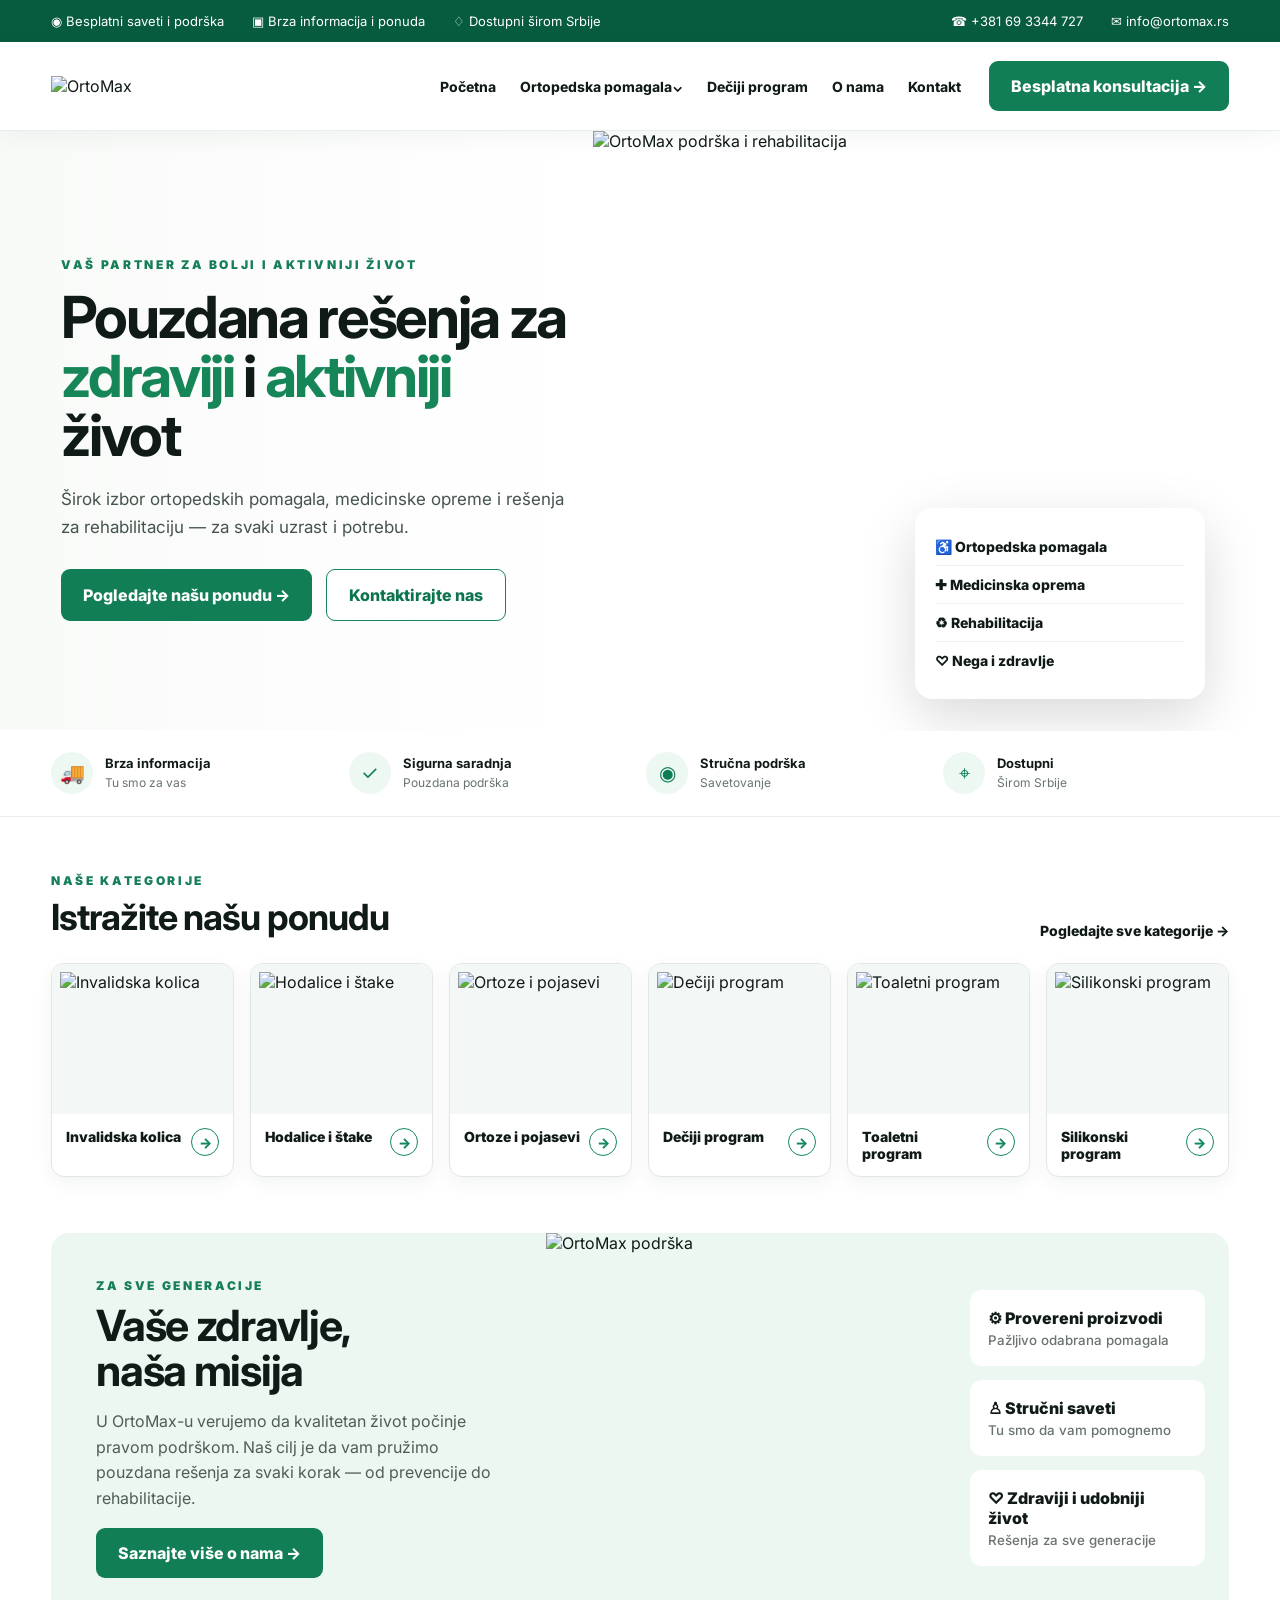
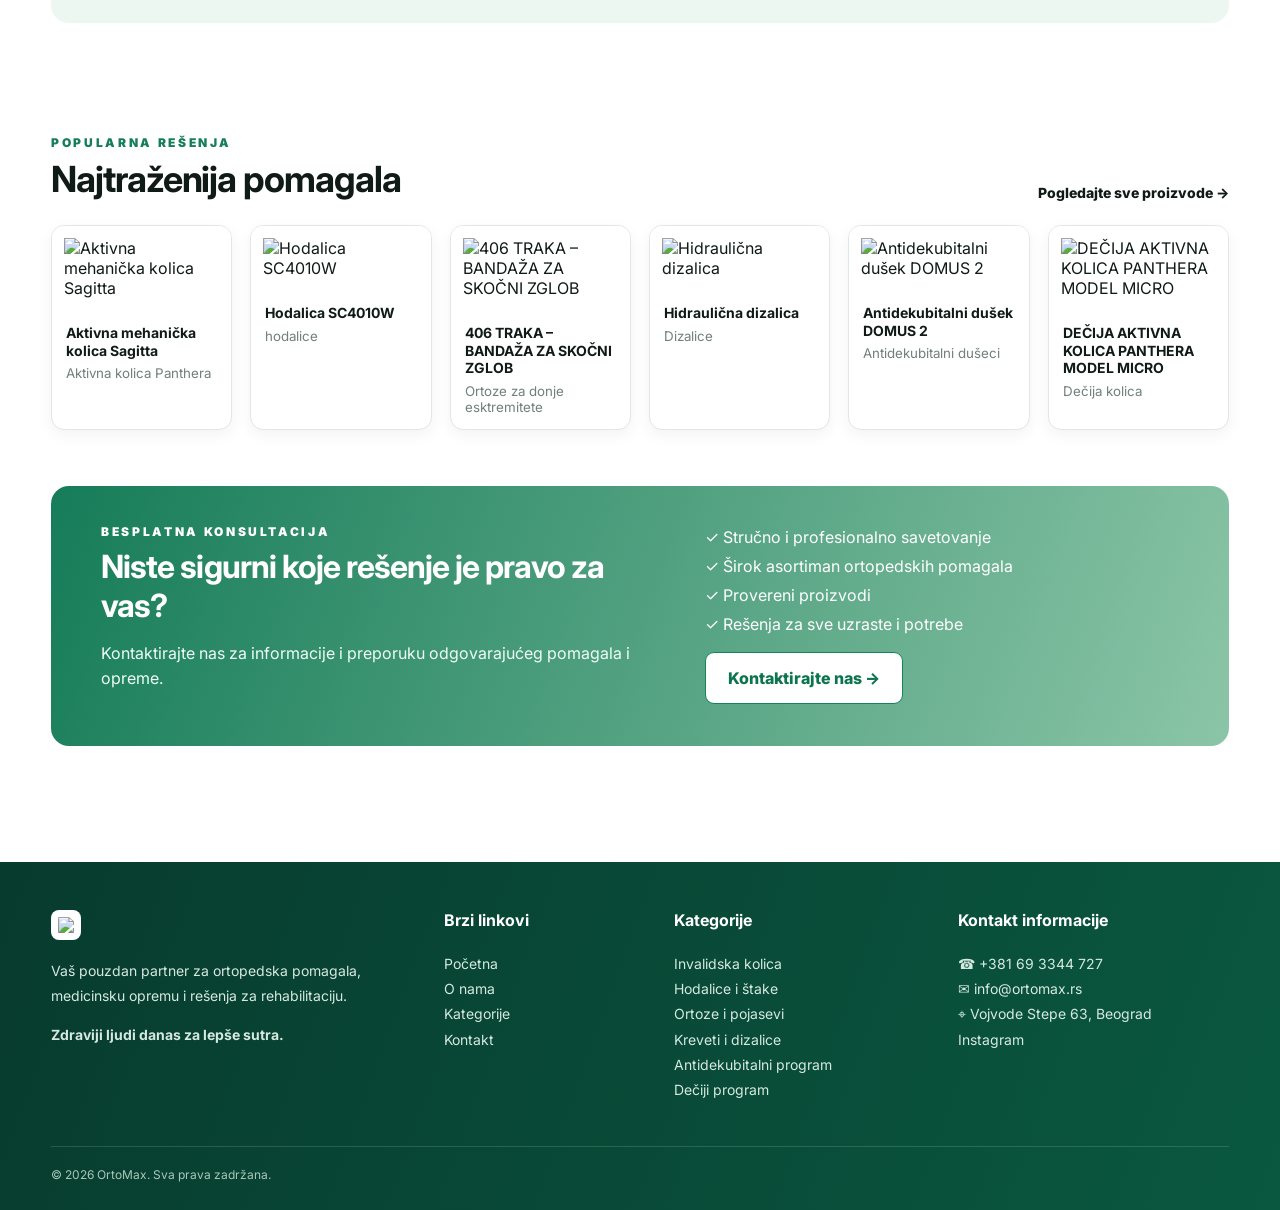
==== index.html @ 672854e6 "Add files via upload" ====
<!doctype html><html lang="sr"><head><meta charset="utf-8"><meta name="viewport" content="width=device-width,initial-scale=1"><meta name="theme-color" content="#075c3f"><title>OrtoMax | Ortopedska pomagala</title><link rel="preconnect" href="https://fonts.googleapis.com"><link rel="preconnect" href="https://fonts.gstatic.com" crossorigin><link href="https://fonts.googleapis.com/css2?family=Inter:wght@400;500;600;700;800;900&display=swap" rel="stylesheet"><link rel="stylesheet" href="./style.css"><script src="./catalog.js"></script><script defer src="./app.js"></script></head><body data-page="home"><div id="header"></div><main><section class="hero"><div class="wrap heroGrid"><div class="heroCopy"><div class="eyebrow">Vaš partner za bolji i aktivniji život</div><h1>Pouzdana rešenja za <span class="green">zdraviji</span> i <span class="green">aktivniji</span> život</h1><p>Širok izbor ortopedskih pomagala, medicinske opreme i rešenja za rehabilitaciju — za svaki uzrast i potrebu.</p><div class="actions"><a class="btn" href="#ponuda">Pogledajte našu ponudu →</a><a class="btn outline" href="kontakt.html">Kontaktirajte nas</a></div></div><div class="heroVisual"><img src="assets/lifestyle/hero.png" alt="OrtoMax podrška i rehabilitacija"><div class="floatCard"><div>♿ Ortopedska pomagala</div><div>✚ Medicinska oprema</div><div>♻ Rehabilitacija</div><div>♡ Nega i zdravlje</div></div></div></div></section><section class="trust"><div class="wrap trustGrid"><div class="trustItem"><div class="trustIcon">🚚</div><div><b>Brza informacija</b><span>Tu smo za vas</span></div></div><div class="trustItem"><div class="trustIcon">✓</div><div><b>Sigurna saradnja</b><span>Pouzdana podrška</span></div></div><div class="trustItem"><div class="trustIcon">◉</div><div><b>Stručna podrška</b><span>Savetovanje</span></div></div><div class="trustItem"><div class="trustIcon">⌖</div><div><b>Dostupni</b><span>Širom Srbije</span></div></div></div></section><section class="section" id="ponuda"><div class="wrap"><div class="sectionHead"><div><div class="eyebrow">Naše kategorije</div><h2>Istražite našu ponudu</h2></div><a class="sectionLink" href="kategorije.html">Pogledajte sve kategorije →</a></div><div class="catGrid" id="categories"></div></div></section><section class="section" style="padding-top:0"><div class="wrap mission"><div class="missionCopy"><div class="eyebrow">Za sve generacije</div><h2>Vaše zdravlje,<br>naša misija</h2><p>U OrtoMax-u verujemo da kvalitetan život počinje pravom podrškom. Naš cilj je da vam pružimo pouzdana rešenja za svaki korak — od prevencije do rehabilitacije.</p><a class="btn" href="o-nama.html">Saznajte više o nama →</a></div><div class="missionPhoto"><img src="assets/lifestyle/hero.png" alt="OrtoMax podrška"></div><div class="missionPoints"><div class="missionPoint">⚙ Provereni proizvodi<small>Pažljivo odabrana pomagala</small></div><div class="missionPoint">♙ Stručni saveti<small>Tu smo da vam pomognemo</small></div><div class="missionPoint">♡ Zdraviji i udobniji život<small>Rešenja za sve generacije</small></div></div></div></section><section class="section"><div class="wrap"><div class="sectionHead"><div><div class="eyebrow">Popularna rešenja</div><h2>Najtraženija pomagala</h2></div><a class="sectionLink" href="kategorije.html">Pogledajte sve proizvode →</a></div><div class="productGrid" id="popular"></div></div></section><section class="section" style="padding-top:0"><div class="wrap consult"><div><div class="eyebrow" style="color:#fff">Besplatna konsultacija</div><h2>Niste sigurni koje rešenje je pravo za vas?</h2><p>Kontaktirajte nas za informacije i preporuku odgovarajućeg pomagala i opreme.</p></div><div><div class="checks"><span>✓ Stručno i profesionalno savetovanje</span><span>✓ Širok asortiman ortopedskih pomagala</span><span>✓ Provereni proizvodi</span><span>✓ Rešenja za sve uzraste i potrebe</span></div><a class="btn outline" href="kontakt.html">Kontaktirajte nas →</a></div></div></section></main><div id="footer"></div></body></html>
---- style.css ----
*{box-sizing:border-box}html{scroll-behavior:smooth}body{margin:0;font-family:Inter,Manrope,Arial,sans-serif;color:#101b17;background:#fff}a{text-decoration:none;color:inherit}button,input{font:inherit}.wrap{width:min(1440px,92%);margin:auto}.topbar{background:#075c3f;color:#fff;font-size:13px}.topbar .wrap{height:42px;display:flex;align-items:center;justify-content:space-between;gap:20px}.top-points,.top-contact{display:flex;gap:28px}.header{position:sticky;top:0;z-index:50;background:#fff;border-bottom:1px solid #e8eeeb;box-shadow:0 6px 22px rgba(15,55,40,.05)}.nav{height:88px;display:flex;align-items:center;gap:28px}.logo{width:190px;max-height:66px;object-fit:contain}.navlinks{display:flex;align-items:center;gap:24px;margin-left:auto;font-size:14px;font-weight:750}.navlinks a:hover{color:#138a5c}.nav-cta,.btn{border:0;border-radius:9px;background:#117e55;color:#fff;padding:15px 22px;font-weight:800;display:inline-flex;align-items:center;gap:8px;cursor:pointer}.btn.outline{background:#fff;color:#0c744e;border:1.5px solid #16845b}.menuBtn{display:none;border:0;background:#eff8f3;padding:10px 12px;border-radius:9px;font-size:22px}.mega{position:absolute;left:50%;transform:translateX(-50%);top:130px;width:min(1200px,92vw);background:#fff;border:1px solid #e1eae5;border-radius:14px;box-shadow:0 24px 70px rgba(5,55,35,.18);padding:24px;display:none;grid-template-columns:repeat(3,1fr);gap:16px}.mega.open{display:grid}.mega a{padding:13px;border-radius:9px;background:#f5faf7;font-weight:700}.hero{background:linear-gradient(90deg,#f8faf8 0%,#fff 45%);min-height:600px;overflow:hidden}.heroGrid{display:grid;grid-template-columns:46% 54%;min-height:600px}.heroCopy{padding:86px 20px 70px 10px;align-self:center}.eyebrow{font-size:12px;letter-spacing:.22em;font-weight:900;color:#167e58;text-transform:uppercase}.hero h1{font-size:58px;line-height:1.02;margin:16px 0 20px;letter-spacing:-.04em}.green{color:#168557}.hero p{font-size:17px;line-height:1.65;color:#46544e;max-width:590px}.actions{display:flex;gap:14px;margin-top:28px}.heroVisual{position:relative;min-height:600px}.heroVisual>img{width:100%;height:100%;object-fit:cover}.floatCard{position:absolute;right:24px;bottom:32px;background:rgba(255,255,255,.95);border-radius:18px;padding:20px;width:290px;box-shadow:0 18px 55px rgba(0,0,0,.15);backdrop-filter:blur(10px)}.floatCard div{padding:10px 0;border-bottom:1px solid #edf1ef;font-size:14px;font-weight:800}.floatCard div:last-child{border:0}.trust{margin-top:-1px;background:#fff;border-bottom:1px solid #e9efec}.trustGrid{display:grid;grid-template-columns:repeat(4,1fr);gap:12px;padding:22px 0}.trustItem{display:flex;gap:12px;align-items:center}.trustIcon{width:42px;height:42px;border-radius:50%;display:grid;place-items:center;background:#edf8f2;color:#0c7e53;font-size:20px}.trustItem b{display:block;font-size:13px}.trustItem span{font-size:12px;color:#69746f}.section{padding:56px 0}.sectionHead{display:flex;align-items:end;justify-content:space-between;margin-bottom:24px}.section h2{font-size:36px;letter-spacing:-.03em;margin:7px 0 0}.sectionLink{font-weight:800;font-size:14px}.catGrid{display:grid;grid-template-columns:repeat(6,1fr);gap:16px}.catCard{border:1px solid #e1e7e4;border-radius:13px;overflow:hidden;background:#fff;box-shadow:0 6px 18px rgba(9,48,34,.06);transition:.2s}.catCard:hover{transform:translateY(-4px);box-shadow:0 15px 34px rgba(9,48,34,.12)}.catImg{height:150px;background:#f3f7f5;display:flex;align-items:center;justify-content:center;overflow:hidden}.catImg img{width:100%;height:100%;object-fit:contain;padding:8px}.catBody{padding:14px;font-size:14px;font-weight:850;display:flex;justify-content:space-between;gap:8px}.circleArrow{width:28px;height:28px;border:1px solid #13885b;border-radius:50%;display:grid;place-items:center;color:#13885b;flex:none}.mission{display:grid;grid-template-columns:42% 34% 24%;min-height:390px;background:#edf7f1;border-radius:18px;overflow:hidden}.missionCopy{padding:45px}.missionCopy h2{font-size:43px;margin:10px 0 15px;line-height:1.05}.missionCopy p{line-height:1.6;color:#4e5d56}.missionPhoto img{width:100%;height:100%;object-fit:cover;object-position:65% center}.missionPoints{padding:28px 24px;display:flex;flex-direction:column;justify-content:center;gap:14px}.missionPoint{background:#fff;border-radius:12px;padding:18px;font-weight:850}.missionPoint small{display:block;font-weight:500;color:#69736f;margin-top:4px}.productGrid{display:grid;grid-template-columns:repeat(6,1fr);gap:18px}.productCard{border:1px solid #e1e7e4;border-radius:13px;overflow:hidden;background:#fff;box-shadow:0 5px 16px rgba(0,0,0,.05);transition:.2s}.productCard:hover{transform:translateY(-4px)}.productCard img{width:100%;height:190px;object-fit:contain;background:#fff;padding:12px}.productInfo{padding:14px}.productInfo b{font-size:14px;line-height:1.25;display:block}.productInfo small{color:#718078;display:block;margin-top:6px}.consult{background:linear-gradient(110deg,#167c59,#8bc5a7);border-radius:18px;color:#fff;padding:38px 50px;display:grid;grid-template-columns:1.2fr 1fr;gap:35px;align-items:center;overflow:hidden}.consult h2{font-size:32px;margin:8px 0}.consult p{line-height:1.6;color:#effff6}.checks{display:grid;gap:9px;margin-bottom:18px}.footer{background:linear-gradient(110deg,#073b2e,#0a5840);color:#fff;padding:48px 0 28px;margin-top:60px}.footerGrid{display:grid;grid-template-columns:1.3fr .7fr .9fr 1fr;gap:40px}.footer .logo{filter:none;background:#fff;border-radius:8px;padding:7px}.footer p,.footer a{color:#d6e9e0;font-size:14px;line-height:1.8}.footer h4{margin-top:0}.subfooter{border-top:1px solid rgba(255,255,255,.14);margin-top:30px;padding-top:20px;color:#a9c7ba;font-size:12px}.pageHero{padding:60px 0 40px;background:#f1f8f4}.pageHero h1{font-size:48px;margin:8px 0}.breadcrumbs{font-size:13px;color:#648074}.catalogLayout{display:grid;grid-template-columns:280px 1fr;gap:30px}.sidebar{border:1px solid #e1e8e4;border-radius:14px;padding:18px;height:max-content;position:sticky;top:115px}.sidebar button{display:block;width:100%;text-align:left;border:0;background:none;padding:11px;border-radius:8px;cursor:pointer}.sidebar button:hover,.sidebar button.active{background:#eaf7f0;color:#08794f;font-weight:800}.catalogProducts{display:grid;grid-template-columns:repeat(4,1fr);gap:18px}.productDetail{display:grid;grid-template-columns:1.1fr .9fr;gap:55px;padding:55px 0}.mainImage{height:560px;border:1px solid #e5ebe8;border-radius:16px;display:flex;align-items:center;justify-content:center}.mainImage img{width:100%;height:100%;object-fit:contain;padding:20px}.thumbs{display:flex;gap:10px;margin-top:12px;overflow:auto}.thumbs img{width:84px;height:84px;object-fit:contain;border:1px solid #dfe7e3;border-radius:9px;padding:5px;cursor:pointer}.productText h1{font-size:44px;line-height:1.08;margin:12px 0}.pill{display:inline-block;background:#eaf7f0;color:#08794f;padding:7px 10px;border-radius:999px;font-size:12px;font-weight:800}.spec{margin:25px 0;padding:22px;background:#f5faf7;border-radius:13px}.contactGrid{display:grid;grid-template-columns:1fr 1fr;gap:30px}.contactCard{padding:30px;border:1px solid #e1e8e4;border-radius:16px}.searchBox{display:flex;gap:10px;margin-bottom:25px}.searchBox input{width:100%;padding:15px 18px;border:1px solid #d7e2dc;border-radius:9px}.empty{padding:40px;text-align:center;background:#f6faf8;border-radius:12px;color:#68766f}@media(max-width:1100px){.navlinks{display:none}.menuBtn{display:block;margin-left:auto}.heroGrid{grid-template-columns:1fr}.heroCopy{padding:55px 0}.heroVisual{min-height:460px}.catGrid,.productGrid{grid-template-columns:repeat(3,1fr)}.mission{grid-template-columns:1fr 1fr}.missionPoints{grid-column:1/-1;display:grid;grid-template-columns:repeat(3,1fr)}.footerGrid{grid-template-columns:1fr 1fr}.catalogProducts{grid-template-columns:repeat(3,1fr)}}@media(max-width:700px){.top-points{display:none}.top-contact{width:100%;justify-content:space-between;gap:8px;font-size:11px}.nav{height:74px}.logo{width:145px}.hero h1{font-size:42px}.heroCopy{padding:40px 0}.heroVisual{min-height:390px}.floatCard{width:250px;right:12px;bottom:12px}.trustGrid{grid-template-columns:1fr 1fr}.catGrid,.productGrid,.catalogProducts{grid-template-columns:repeat(2,1fr)}.catImg{height:130px}.productCard img{height:160px}.section{padding:40px 0}.section h2{font-size:29px}.mission{grid-template-columns:1fr}.missionPhoto{height:280px}.missionPoints{grid-template-columns:1fr}.missionCopy{padding:30px}.missionCopy h2{font-size:34px}.consult{grid-template-columns:1fr;padding:30px}.footerGrid{grid-template-columns:1fr}.catalogLayout{grid-template-columns:1fr}.sidebar{position:static}.productDetail{grid-template-columns:1fr;gap:25px}.mainImage{height:390px}.productText h1{font-size:34px}.contactGrid{grid-template-columns:1fr}.mega{top:115px;grid-template-columns:1fr;max-height:70vh;overflow:auto}.sectionHead{align-items:start;gap:10px}.sectionLink{font-size:12px}.pageHero h1{font-size:38px}}.allCategories{display:grid;grid-template-columns:repeat(2,minmax(0,1fr));gap:24px}.allCatCard{background:#fff;border:1px solid #e5ece8;border-radius:22px;overflow:hidden;box-shadow:0 10px 32px rgba(7,65,44,.07)}.allCatTop{display:grid;grid-template-columns:180px 1fr;align-items:center;gap:24px;padding:18px;color:inherit;text-decoration:none}.allCatTop img{width:180px;height:135px;object-fit:contain;background:#f5f8f6;border-radius:15px}.allCatTop h2{margin:5px 0 10px;font-size:25px}.allCatTop span{color:#0b7b51;font-weight:800}.subLinks{display:grid;grid-template-columns:1fr 1fr;border-top:1px solid #edf1ef}.subLinks a{display:flex;justify-content:space-between;gap:12px;padding:13px 18px;border-bottom:1px solid #edf1ef;color:#1a2721;text-decoration:none;font-size:13px}.subLinks a:nth-child(odd){border-right:1px solid #edf1ef}.subLinks a:hover{background:#f3faf6;color:#08794f}.subLinks b{color:#0b7b51}.pageHero{padding:70px 0 55px;background:linear-gradient(135deg,#f4faf6,#fff)}.pageHero h1{font-size:48px;margin:7px 0 10px}.pageHero p{max-width:650px;color:#607069}@media(max-width:800px){.allCategories{grid-template-columns:1fr}.allCatTop{grid-template-columns:110px 1fr}.allCatTop img{width:110px;height:95px}.subLinks{grid-template-columns:1fr}.subLinks a:nth-child(odd){border-right:0}.pageHero{padding:45px 0 35px}.pageHero h1{font-size:36px}}
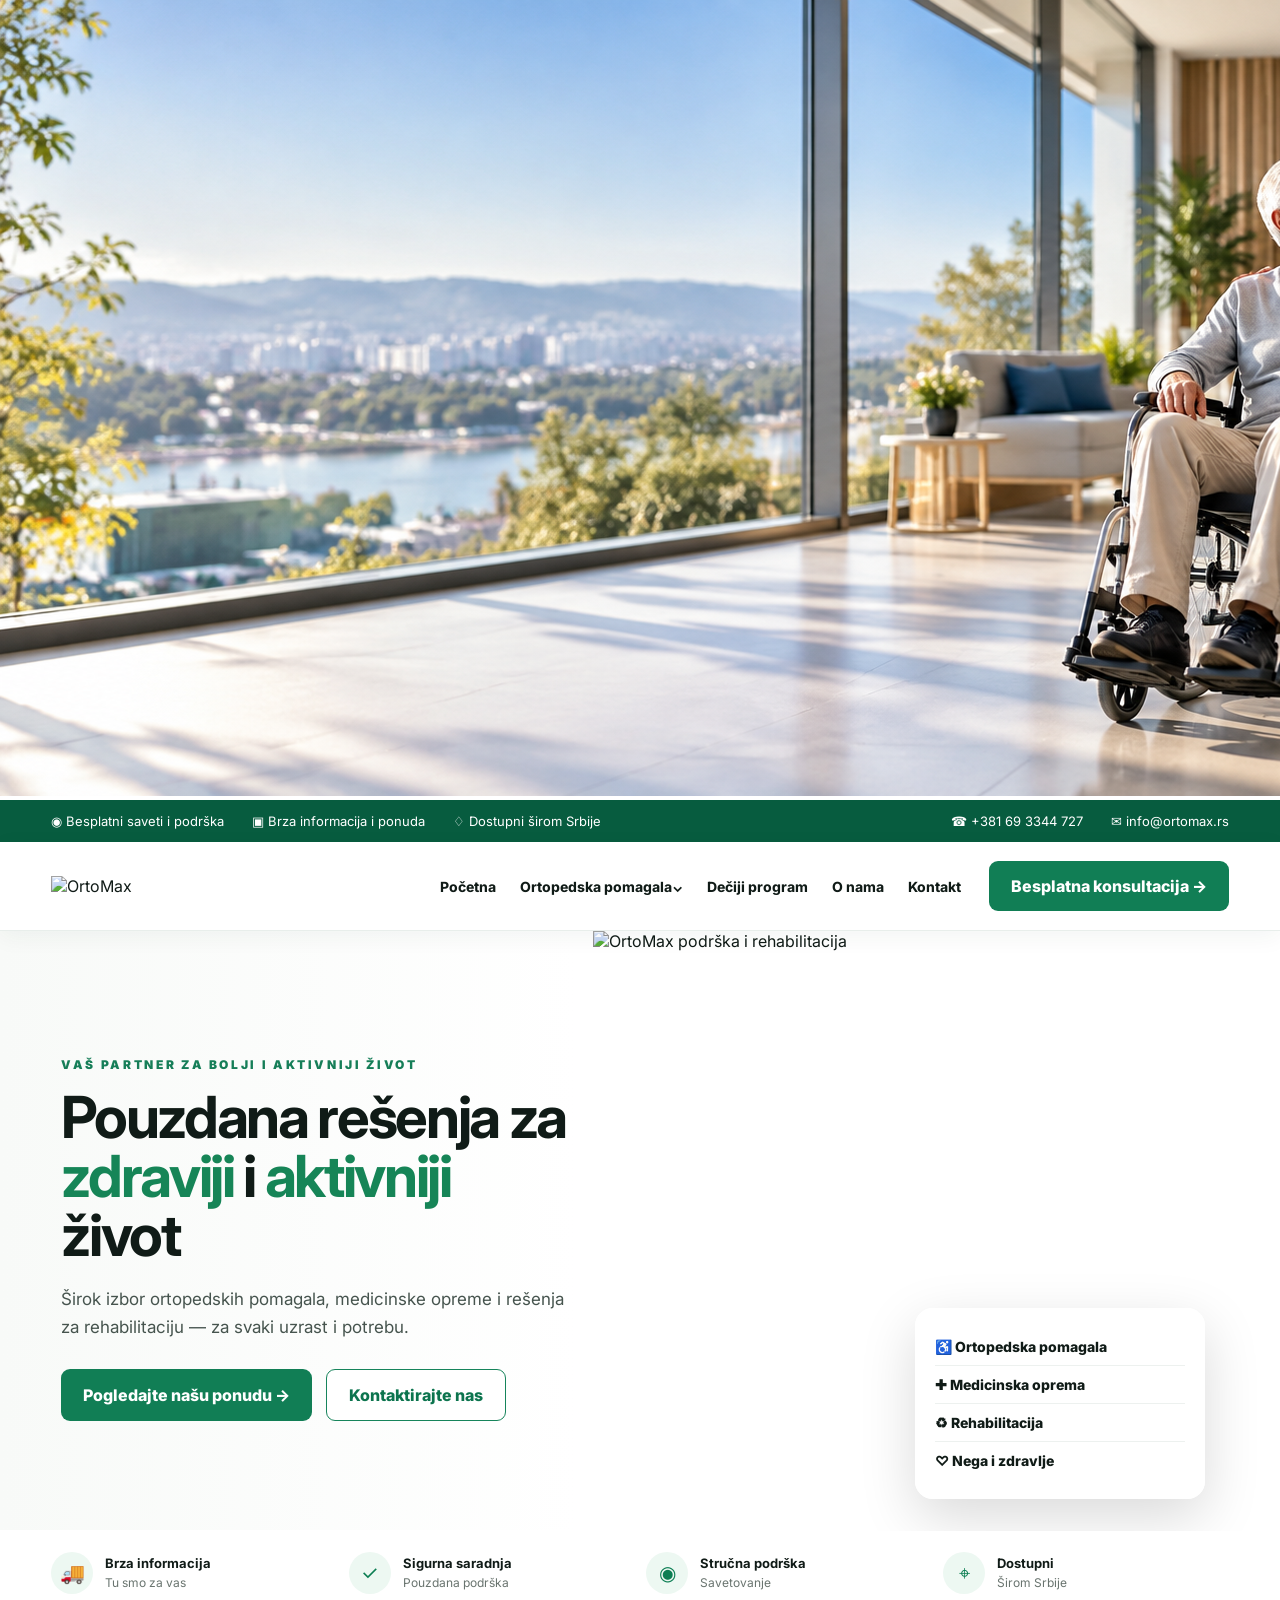
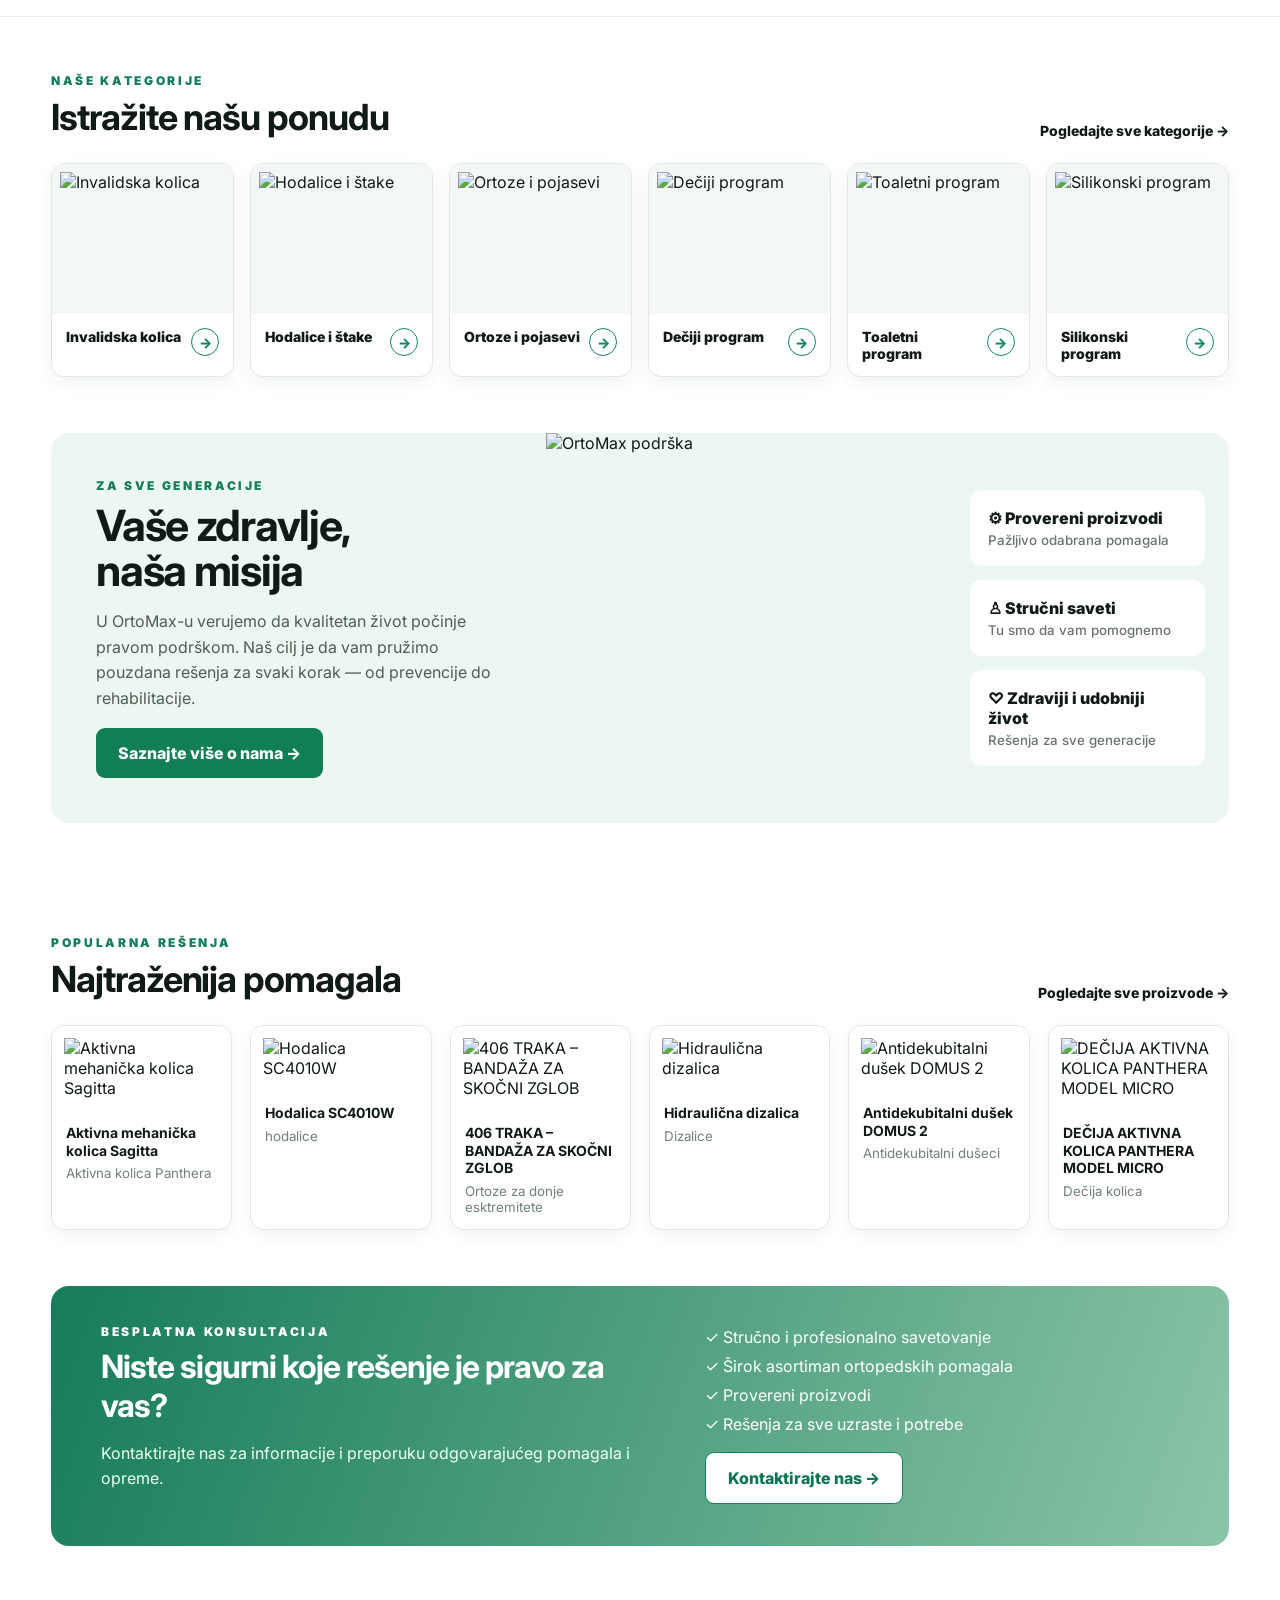
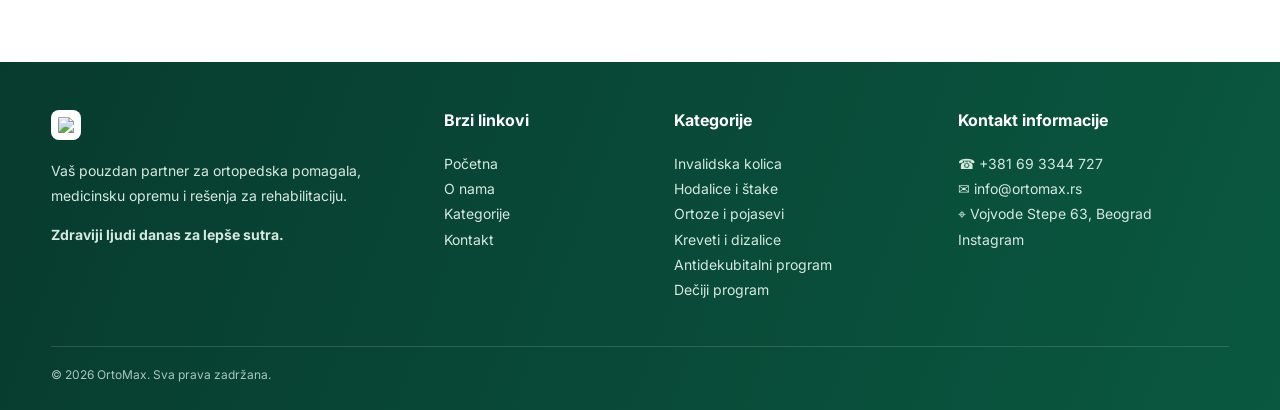
==== commit 308e37de: "Update index.html" ====
--- a/index.html
+++ b/index.html
@@ -1 +1,3 @@
-<!doctype html><html lang="sr"><head><meta charset="utf-8"><meta name="viewport" content="width=device-width,initial-scale=1"><meta name="theme-color" content="#075c3f"><title>OrtoMax | Ortopedska pomagala</title><link rel="preconnect" href="https://fonts.googleapis.com"><link rel="preconnect" href="https://fonts.gstatic.com" crossorigin><link href="https://fonts.googleapis.com/css2?family=Inter:wght@400;500;600;700;800;900&display=swap" rel="stylesheet"><link rel="stylesheet" href="./style.css"><script src="./catalog.js"></script><script defer src="./app.js"></script></head><body data-page="home"><div id="header"></div><main><section class="hero"><div class="wrap heroGrid"><div class="heroCopy"><div class="eyebrow">Vaš partner za bolji i aktivniji život</div><h1>Pouzdana rešenja za <span class="green">zdraviji</span> i <span class="green">aktivniji</span> život</h1><p>Širok izbor ortopedskih pomagala, medicinske opreme i rešenja za rehabilitaciju — za svaki uzrast i potrebu.</p><div class="actions"><a class="btn" href="#ponuda">Pogledajte našu ponudu →</a><a class="btn outline" href="kontakt.html">Kontaktirajte nas</a></div></div><div class="heroVisual"><img src="assets/lifestyle/hero.png" alt="OrtoMax podrška i rehabilitacija"><div class="floatCard"><div>♿ Ortopedska pomagala</div><div>✚ Medicinska oprema</div><div>♻ Rehabilitacija</div><div>♡ Nega i zdravlje</div></div></div></div></section><section class="trust"><div class="wrap trustGrid"><div class="trustItem"><div class="trustIcon">🚚</div><div><b>Brza informacija</b><span>Tu smo za vas</span></div></div><div class="trustItem"><div class="trustIcon">✓</div><div><b>Sigurna saradnja</b><span>Pouzdana podrška</span></div></div><div class="trustItem"><div class="trustIcon">◉</div><div><b>Stručna podrška</b><span>Savetovanje</span></div></div><div class="trustItem"><div class="trustIcon">⌖</div><div><b>Dostupni</b><span>Širom Srbije</span></div></div></div></section><section class="section" id="ponuda"><div class="wrap"><div class="sectionHead"><div><div class="eyebrow">Naše kategorije</div><h2>Istražite našu ponudu</h2></div><a class="sectionLink" href="kategorije.html">Pogledajte sve kategorije →</a></div><div class="catGrid" id="categories"></div></div></section><section class="section" style="padding-top:0"><div class="wrap mission"><div class="missionCopy"><div class="eyebrow">Za sve generacije</div><h2>Vaše zdravlje,<br>naša misija</h2><p>U OrtoMax-u verujemo da kvalitetan život počinje pravom podrškom. Naš cilj je da vam pružimo pouzdana rešenja za svaki korak — od prevencije do rehabilitacije.</p><a class="btn" href="o-nama.html">Saznajte više o nama →</a></div><div class="missionPhoto"><img src="assets/lifestyle/hero.png" alt="OrtoMax podrška"></div><div class="missionPoints"><div class="missionPoint">⚙ Provereni proizvodi<small>Pažljivo odabrana pomagala</small></div><div class="missionPoint">♙ Stručni saveti<small>Tu smo da vam pomognemo</small></div><div class="missionPoint">♡ Zdraviji i udobniji život<small>Rešenja za sve generacije</small></div></div></div></section><section class="section"><div class="wrap"><div class="sectionHead"><div><div class="eyebrow">Popularna rešenja</div><h2>Najtraženija pomagala</h2></div><a class="sectionLink" href="kategorije.html">Pogledajte sve proizvode →</a></div><div class="productGrid" id="popular"></div></div></section><section class="section" style="padding-top:0"><div class="wrap consult"><div><div class="eyebrow" style="color:#fff">Besplatna konsultacija</div><h2>Niste sigurni koje rešenje je pravo za vas?</h2><p>Kontaktirajte nas za informacije i preporuku odgovarajućeg pomagala i opreme.</p></div><div><div class="checks"><span>✓ Stručno i profesionalno savetovanje</span><span>✓ Širok asortiman ortopedskih pomagala</span><span>✓ Provereni proizvodi</span><span>✓ Rešenja za sve uzraste i potrebe</span></div><a class="btn outline" href="kontakt.html">Kontaktirajte nas →</a></div></div></section></main><div id="footer"></div></body></html>+<!doctype html><html lang="sr"><div class="hero-image">
+    <img src="hero.png" alt="OrtoMax podrška i rehabilitacija">
+</div><head><meta charset="utf-8"><meta name="viewport" content="width=device-width,initial-scale=1"><meta name="theme-color" content="#075c3f"><title>OrtoMax | Ortopedska pomagala</title><link rel="preconnect" href="https://fonts.googleapis.com"><link rel="preconnect" href="https://fonts.gstatic.com" crossorigin><link href="https://fonts.googleapis.com/css2?family=Inter:wght@400;500;600;700;800;900&display=swap" rel="stylesheet"><link rel="stylesheet" href="./style.css"><script src="./catalog.js"></script><script defer src="./app.js"></script></head><body data-page="home"><div id="header"></div><main><section class="hero"><div class="wrap heroGrid"><div class="heroCopy"><div class="eyebrow">Vaš partner za bolji i aktivniji život</div><h1>Pouzdana rešenja za <span class="green">zdraviji</span> i <span class="green">aktivniji</span> život</h1><p>Širok izbor ortopedskih pomagala, medicinske opreme i rešenja za rehabilitaciju — za svaki uzrast i potrebu.</p><div class="actions"><a class="btn" href="#ponuda">Pogledajte našu ponudu →</a><a class="btn outline" href="kontakt.html">Kontaktirajte nas</a></div></div><div class="heroVisual"><img src="assets/lifestyle/hero.png" alt="OrtoMax podrška i rehabilitacija"><div class="floatCard"><div>♿ Ortopedska pomagala</div><div>✚ Medicinska oprema</div><div>♻ Rehabilitacija</div><div>♡ Nega i zdravlje</div></div></div></div></section><section class="trust"><div class="wrap trustGrid"><div class="trustItem"><div class="trustIcon">🚚</div><div><b>Brza informacija</b><span>Tu smo za vas</span></div></div><div class="trustItem"><div class="trustIcon">✓</div><div><b>Sigurna saradnja</b><span>Pouzdana podrška</span></div></div><div class="trustItem"><div class="trustIcon">◉</div><div><b>Stručna podrška</b><span>Savetovanje</span></div></div><div class="trustItem"><div class="trustIcon">⌖</div><div><b>Dostupni</b><span>Širom Srbije</span></div></div></div></section><section class="section" id="ponuda"><div class="wrap"><div class="sectionHead"><div><div class="eyebrow">Naše kategorije</div><h2>Istražite našu ponudu</h2></div><a class="sectionLink" href="kategorije.html">Pogledajte sve kategorije →</a></div><div class="catGrid" id="categories"></div></div></section><section class="section" style="padding-top:0"><div class="wrap mission"><div class="missionCopy"><div class="eyebrow">Za sve generacije</div><h2>Vaše zdravlje,<br>naša misija</h2><p>U OrtoMax-u verujemo da kvalitetan život počinje pravom podrškom. Naš cilj je da vam pružimo pouzdana rešenja za svaki korak — od prevencije do rehabilitacije.</p><a class="btn" href="o-nama.html">Saznajte više o nama →</a></div><div class="missionPhoto"><img src="assets/lifestyle/hero.png" alt="OrtoMax podrška"></div><div class="missionPoints"><div class="missionPoint">⚙ Provereni proizvodi<small>Pažljivo odabrana pomagala</small></div><div class="missionPoint">♙ Stručni saveti<small>Tu smo da vam pomognemo</small></div><div class="missionPoint">♡ Zdraviji i udobniji život<small>Rešenja za sve generacije</small></div></div></div></section><section class="section"><div class="wrap"><div class="sectionHead"><div><div class="eyebrow">Popularna rešenja</div><h2>Najtraženija pomagala</h2></div><a class="sectionLink" href="kategorije.html">Pogledajte sve proizvode →</a></div><div class="productGrid" id="popular"></div></div></section><section class="section" style="padding-top:0"><div class="wrap consult"><div><div class="eyebrow" style="color:#fff">Besplatna konsultacija</div><h2>Niste sigurni koje rešenje je pravo za vas?</h2><p>Kontaktirajte nas za informacije i preporuku odgovarajućeg pomagala i opreme.</p></div><div><div class="checks"><span>✓ Stručno i profesionalno savetovanje</span><span>✓ Širok asortiman ortopedskih pomagala</span><span>✓ Provereni proizvodi</span><span>✓ Rešenja za sve uzraste i potrebe</span></div><a class="btn outline" href="kontakt.html">Kontaktirajte nas →</a></div></div></section></main><div id="footer"></div></body></html>
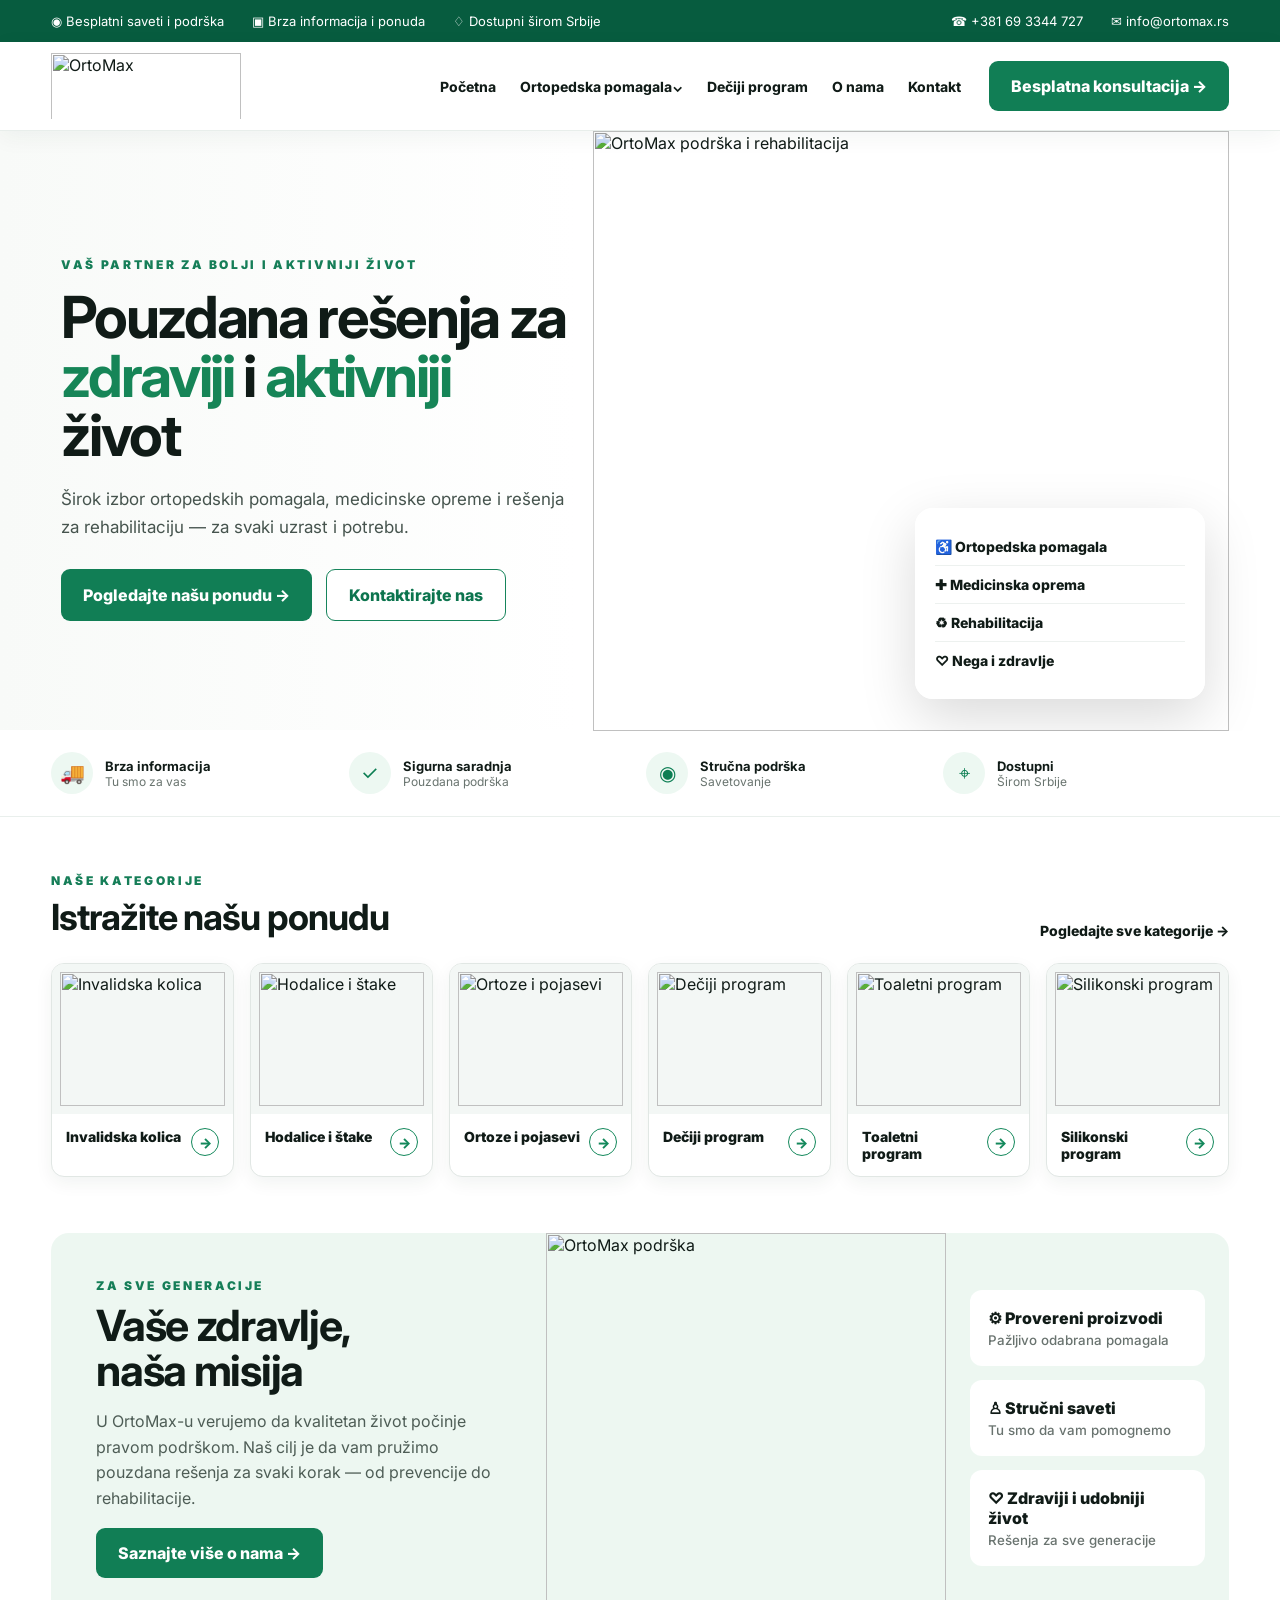
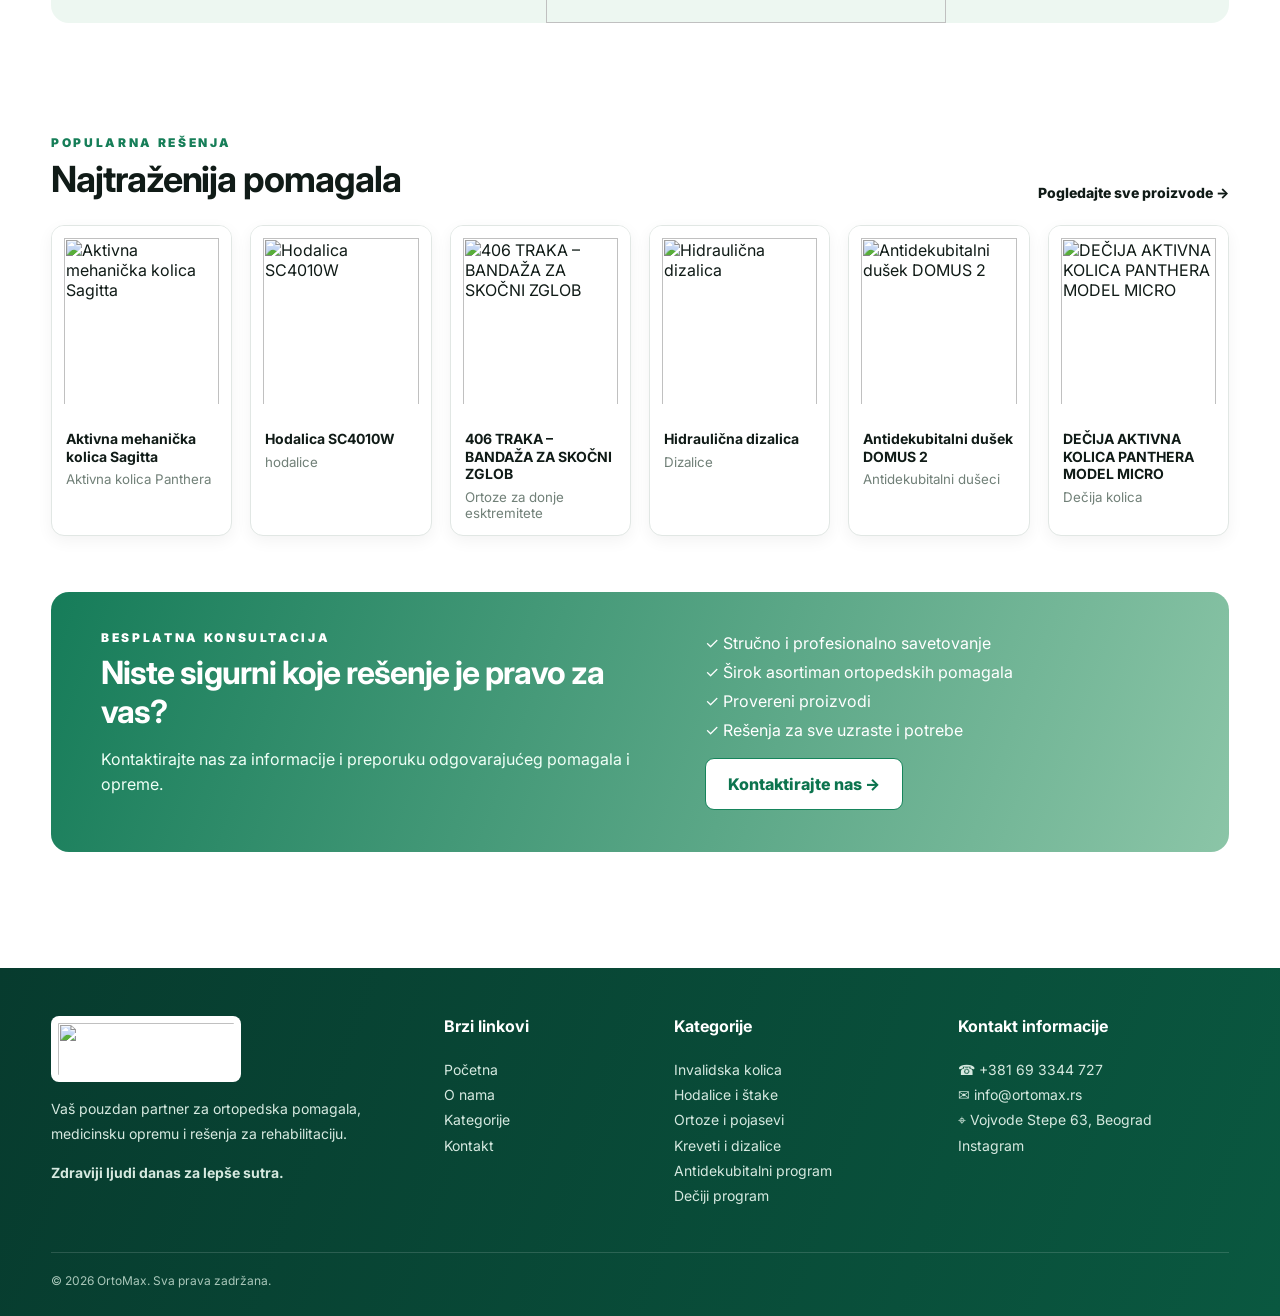
==== commit 4b268f14: "Update index.html" ====
--- a/index.html
+++ b/index.html
@@ -1,3 +1 @@
-<!doctype html><html lang="sr"><div class="hero-image">
-    <img src="hero.png" alt="OrtoMax podrška i rehabilitacija">
 </div><head><meta charset="utf-8"><meta name="viewport" content="width=device-width,initial-scale=1"><meta name="theme-color" content="#075c3f"><title>OrtoMax | Ortopedska pomagala</title><link rel="preconnect" href="https://fonts.googleapis.com"><link rel="preconnect" href="https://fonts.gstatic.com" crossorigin><link href="https://fonts.googleapis.com/css2?family=Inter:wght@400;500;600;700;800;900&display=swap" rel="stylesheet"><link rel="stylesheet" href="./style.css"><script src="./catalog.js"></script><script defer src="./app.js"></script></head><body data-page="home"><div id="header"></div><main><section class="hero"><div class="wrap heroGrid"><div class="heroCopy"><div class="eyebrow">Vaš partner za bolji i aktivniji život</div><h1>Pouzdana rešenja za <span class="green">zdraviji</span> i <span class="green">aktivniji</span> život</h1><p>Širok izbor ortopedskih pomagala, medicinske opreme i rešenja za rehabilitaciju — za svaki uzrast i potrebu.</p><div class="actions"><a class="btn" href="#ponuda">Pogledajte našu ponudu →</a><a class="btn outline" href="kontakt.html">Kontaktirajte nas</a></div></div><div class="heroVisual"><img src="assets/lifestyle/hero.png" alt="OrtoMax podrška i rehabilitacija"><div class="floatCard"><div>♿ Ortopedska pomagala</div><div>✚ Medicinska oprema</div><div>♻ Rehabilitacija</div><div>♡ Nega i zdravlje</div></div></div></div></section><section class="trust"><div class="wrap trustGrid"><div class="trustItem"><div class="trustIcon">🚚</div><div><b>Brza informacija</b><span>Tu smo za vas</span></div></div><div class="trustItem"><div class="trustIcon">✓</div><div><b>Sigurna saradnja</b><span>Pouzdana podrška</span></div></div><div class="trustItem"><div class="trustIcon">◉</div><div><b>Stručna podrška</b><span>Savetovanje</span></div></div><div class="trustItem"><div class="trustIcon">⌖</div><div><b>Dostupni</b><span>Širom Srbije</span></div></div></div></section><section class="section" id="ponuda"><div class="wrap"><div class="sectionHead"><div><div class="eyebrow">Naše kategorije</div><h2>Istražite našu ponudu</h2></div><a class="sectionLink" href="kategorije.html">Pogledajte sve kategorije →</a></div><div class="catGrid" id="categories"></div></div></section><section class="section" style="padding-top:0"><div class="wrap mission"><div class="missionCopy"><div class="eyebrow">Za sve generacije</div><h2>Vaše zdravlje,<br>naša misija</h2><p>U OrtoMax-u verujemo da kvalitetan život počinje pravom podrškom. Naš cilj je da vam pružimo pouzdana rešenja za svaki korak — od prevencije do rehabilitacije.</p><a class="btn" href="o-nama.html">Saznajte više o nama →</a></div><div class="missionPhoto"><img src="assets/lifestyle/hero.png" alt="OrtoMax podrška"></div><div class="missionPoints"><div class="missionPoint">⚙ Provereni proizvodi<small>Pažljivo odabrana pomagala</small></div><div class="missionPoint">♙ Stručni saveti<small>Tu smo da vam pomognemo</small></div><div class="missionPoint">♡ Zdraviji i udobniji život<small>Rešenja za sve generacije</small></div></div></div></section><section class="section"><div class="wrap"><div class="sectionHead"><div><div class="eyebrow">Popularna rešenja</div><h2>Najtraženija pomagala</h2></div><a class="sectionLink" href="kategorije.html">Pogledajte sve proizvode →</a></div><div class="productGrid" id="popular"></div></div></section><section class="section" style="padding-top:0"><div class="wrap consult"><div><div class="eyebrow" style="color:#fff">Besplatna konsultacija</div><h2>Niste sigurni koje rešenje je pravo za vas?</h2><p>Kontaktirajte nas za informacije i preporuku odgovarajućeg pomagala i opreme.</p></div><div><div class="checks"><span>✓ Stručno i profesionalno savetovanje</span><span>✓ Širok asortiman ortopedskih pomagala</span><span>✓ Provereni proizvodi</span><span>✓ Rešenja za sve uzraste i potrebe</span></div><a class="btn outline" href="kontakt.html">Kontaktirajte nas →</a></div></div></section></main><div id="footer"></div></body></html>
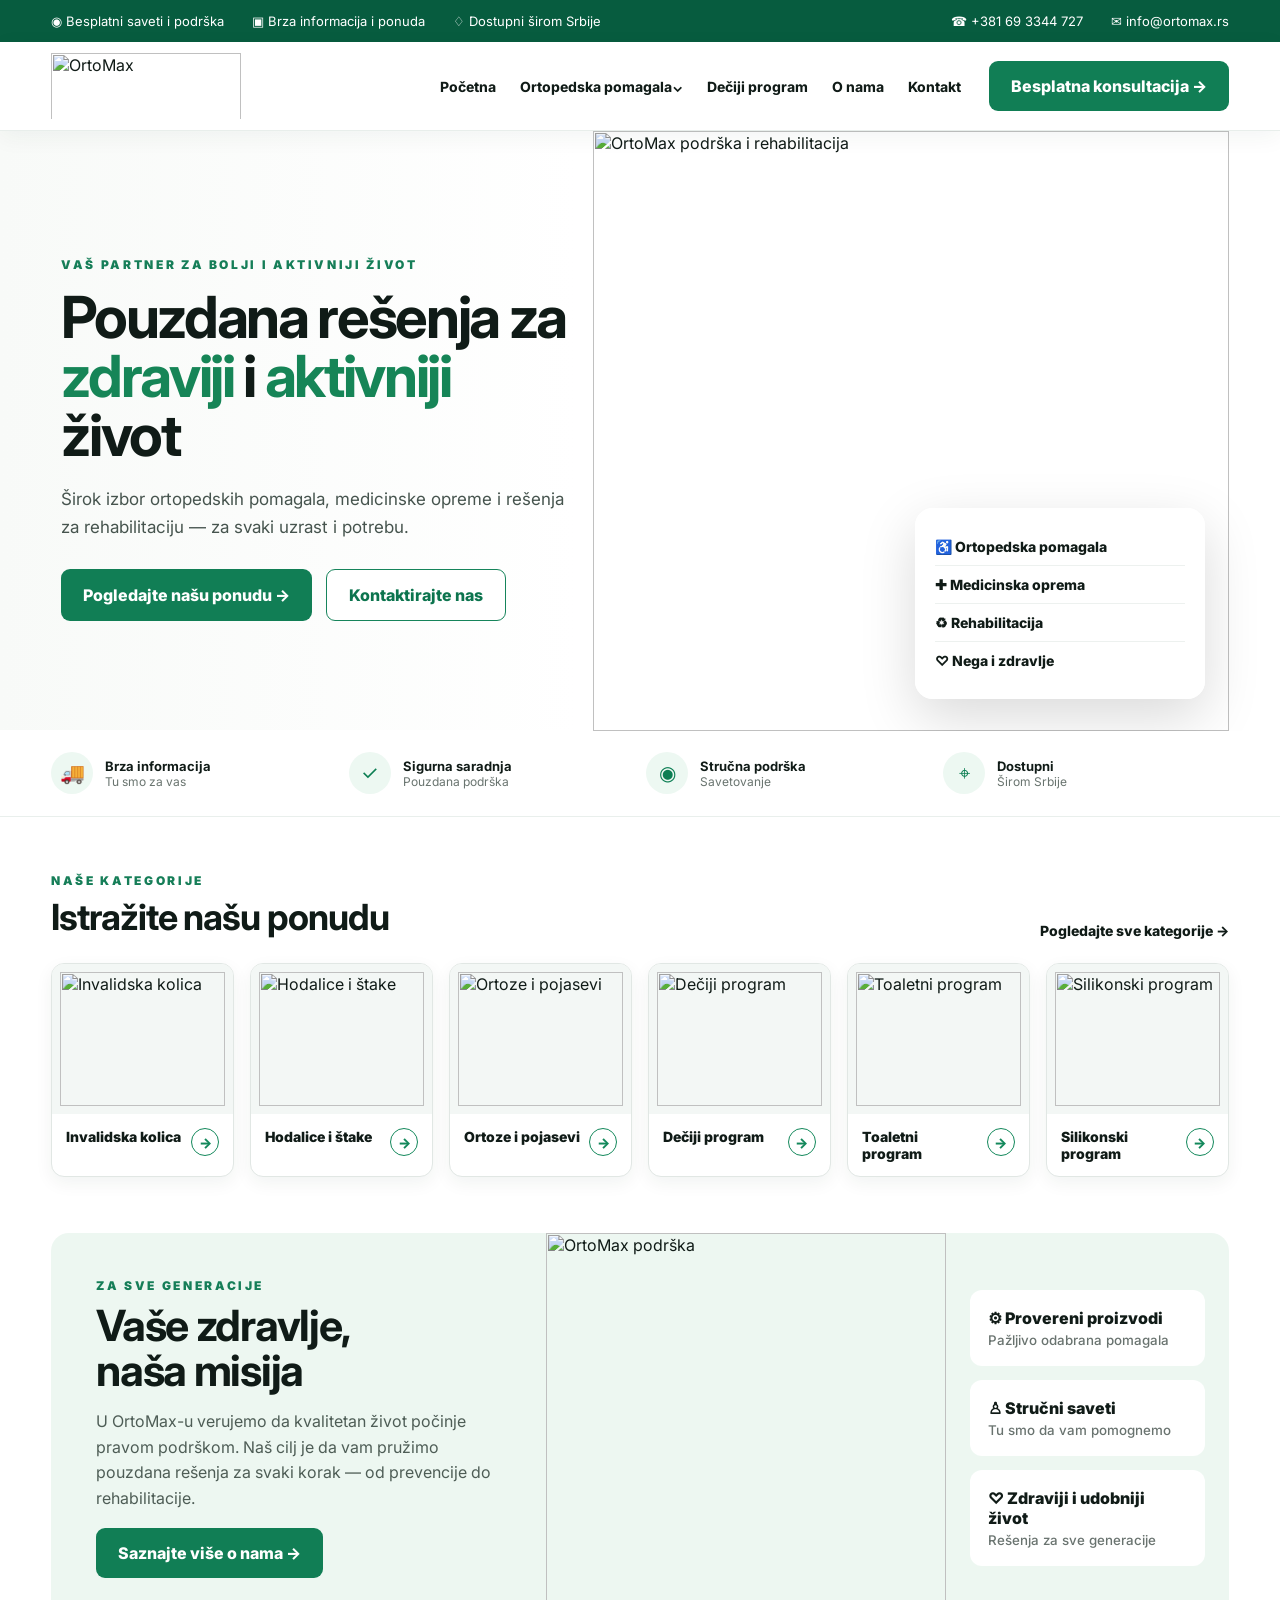
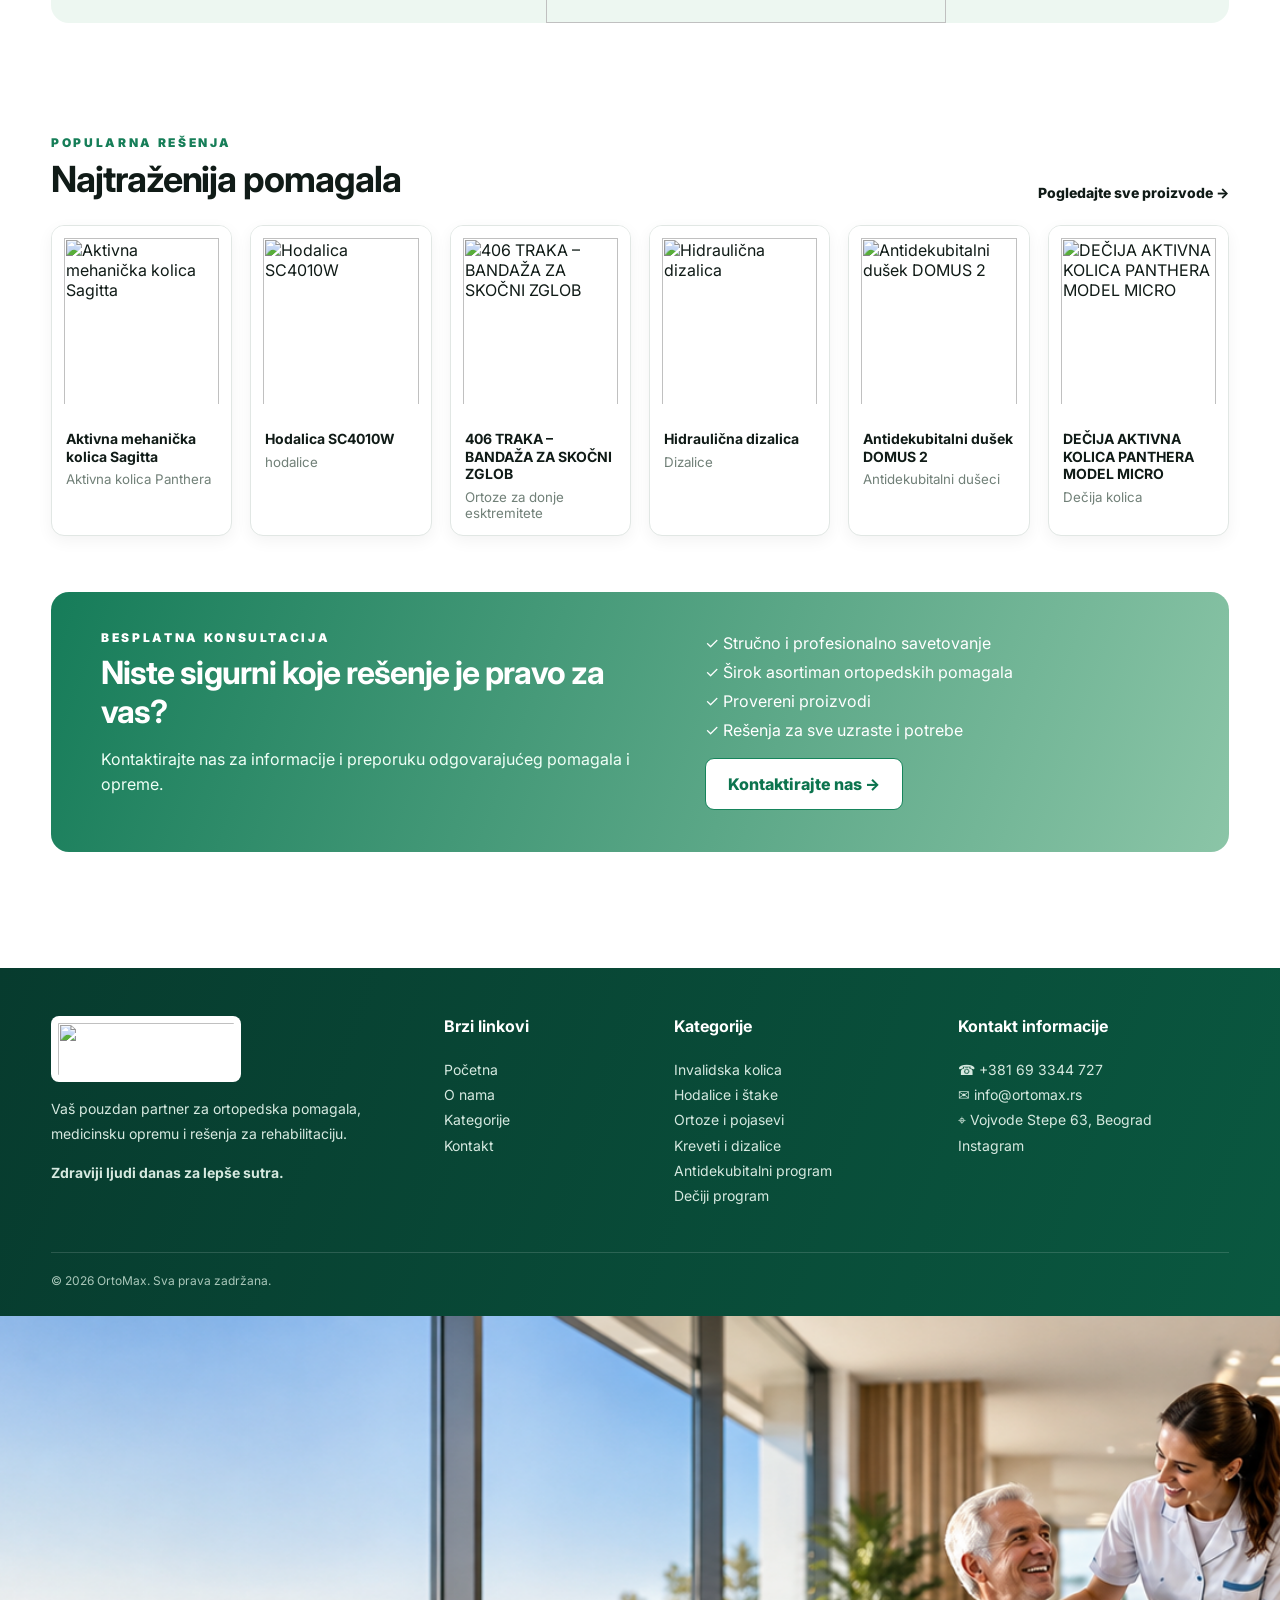
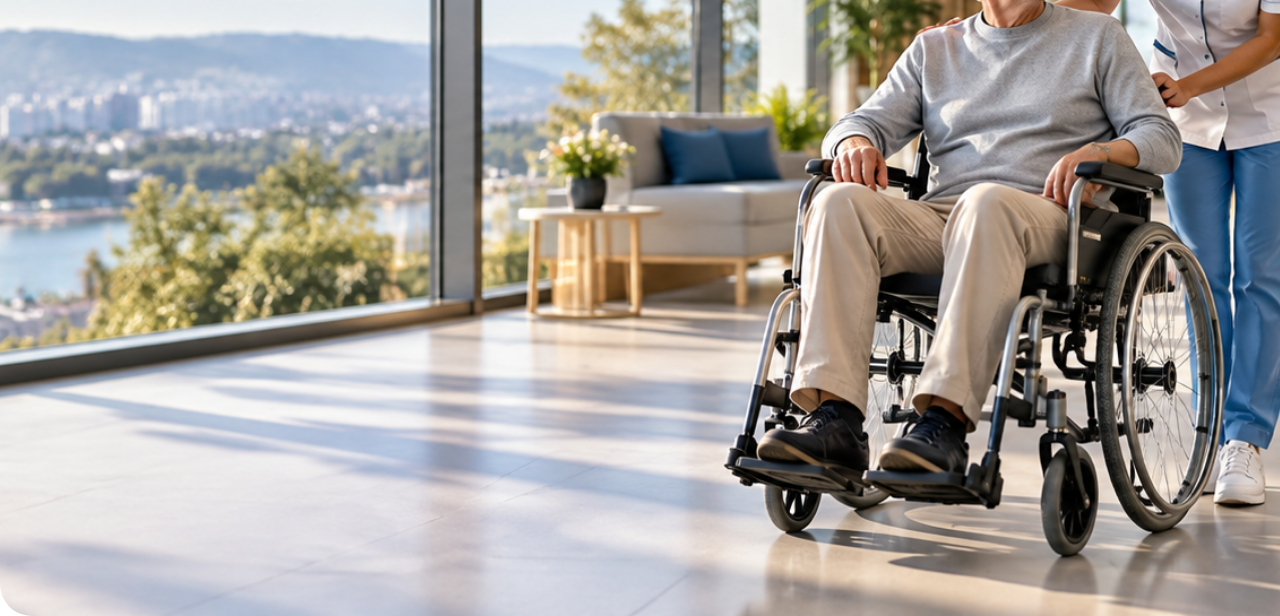
==== commit a3271612: "Update index.html" ====
--- a/index.html
+++ b/index.html
@@ -1 +1,34 @@
 </div><head><meta charset="utf-8"><meta name="viewport" content="width=device-width,initial-scale=1"><meta name="theme-color" content="#075c3f"><title>OrtoMax | Ortopedska pomagala</title><link rel="preconnect" href="https://fonts.googleapis.com"><link rel="preconnect" href="https://fonts.gstatic.com" crossorigin><link href="https://fonts.googleapis.com/css2?family=Inter:wght@400;500;600;700;800;900&display=swap" rel="stylesheet"><link rel="stylesheet" href="./style.css"><script src="./catalog.js"></script><script defer src="./app.js"></script></head><body data-page="home"><div id="header"></div><main><section class="hero"><div class="wrap heroGrid"><div class="heroCopy"><div class="eyebrow">Vaš partner za bolji i aktivniji život</div><h1>Pouzdana rešenja za <span class="green">zdraviji</span> i <span class="green">aktivniji</span> život</h1><p>Širok izbor ortopedskih pomagala, medicinske opreme i rešenja za rehabilitaciju — za svaki uzrast i potrebu.</p><div class="actions"><a class="btn" href="#ponuda">Pogledajte našu ponudu →</a><a class="btn outline" href="kontakt.html">Kontaktirajte nas</a></div></div><div class="heroVisual"><img src="assets/lifestyle/hero.png" alt="OrtoMax podrška i rehabilitacija"><div class="floatCard"><div>♿ Ortopedska pomagala</div><div>✚ Medicinska oprema</div><div>♻ Rehabilitacija</div><div>♡ Nega i zdravlje</div></div></div></div></section><section class="trust"><div class="wrap trustGrid"><div class="trustItem"><div class="trustIcon">🚚</div><div><b>Brza informacija</b><span>Tu smo za vas</span></div></div><div class="trustItem"><div class="trustIcon">✓</div><div><b>Sigurna saradnja</b><span>Pouzdana podrška</span></div></div><div class="trustItem"><div class="trustIcon">◉</div><div><b>Stručna podrška</b><span>Savetovanje</span></div></div><div class="trustItem"><div class="trustIcon">⌖</div><div><b>Dostupni</b><span>Širom Srbije</span></div></div></div></section><section class="section" id="ponuda"><div class="wrap"><div class="sectionHead"><div><div class="eyebrow">Naše kategorije</div><h2>Istražite našu ponudu</h2></div><a class="sectionLink" href="kategorije.html">Pogledajte sve kategorije →</a></div><div class="catGrid" id="categories"></div></div></section><section class="section" style="padding-top:0"><div class="wrap mission"><div class="missionCopy"><div class="eyebrow">Za sve generacije</div><h2>Vaše zdravlje,<br>naša misija</h2><p>U OrtoMax-u verujemo da kvalitetan život počinje pravom podrškom. Naš cilj je da vam pružimo pouzdana rešenja za svaki korak — od prevencije do rehabilitacije.</p><a class="btn" href="o-nama.html">Saznajte više o nama →</a></div><div class="missionPhoto"><img src="assets/lifestyle/hero.png" alt="OrtoMax podrška"></div><div class="missionPoints"><div class="missionPoint">⚙ Provereni proizvodi<small>Pažljivo odabrana pomagala</small></div><div class="missionPoint">♙ Stručni saveti<small>Tu smo da vam pomognemo</small></div><div class="missionPoint">♡ Zdraviji i udobniji život<small>Rešenja za sve generacije</small></div></div></div></section><section class="section"><div class="wrap"><div class="sectionHead"><div><div class="eyebrow">Popularna rešenja</div><h2>Najtraženija pomagala</h2></div><a class="sectionLink" href="kategorije.html">Pogledajte sve proizvode →</a></div><div class="productGrid" id="popular"></div></div></section><section class="section" style="padding-top:0"><div class="wrap consult"><div><div class="eyebrow" style="color:#fff">Besplatna konsultacija</div><h2>Niste sigurni koje rešenje je pravo za vas?</h2><p>Kontaktirajte nas za informacije i preporuku odgovarajućeg pomagala i opreme.</p></div><div><div class="checks"><span>✓ Stručno i profesionalno savetovanje</span><span>✓ Širok asortiman ortopedskih pomagala</span><span>✓ Provereni proizvodi</span><span>✓ Rešenja za sve uzraste i potrebe</span></div><a class="btn outline" href="kontakt.html">Kontaktirajte nas →</a></div></div></section></main><div id="footer"></div></body></html>
+<div class="ortomax-hero-image">
+    <img src="./hero.png" alt="OrtoMax - podrška za bolji i aktivniji život">
+</div>
+
+<style>
+.ortomax-hero-image {
+    width: 100%;
+    height: 100%;
+    min-height: 520px;
+    overflow: hidden;
+    border-radius: 0 0 0 32px;
+}
+
+.ortomax-hero-image img {
+    width: 100%;
+    height: 100%;
+    min-height: 520px;
+    object-fit: cover;
+    object-position: center;
+    display: block;
+}
+
+@media (max-width: 768px) {
+    .ortomax-hero-image {
+        min-height: 320px;
+        border-radius: 20px;
+    }
+
+    .ortomax-hero-image img {
+        min-height: 320px;
+    }
+}
+</style>
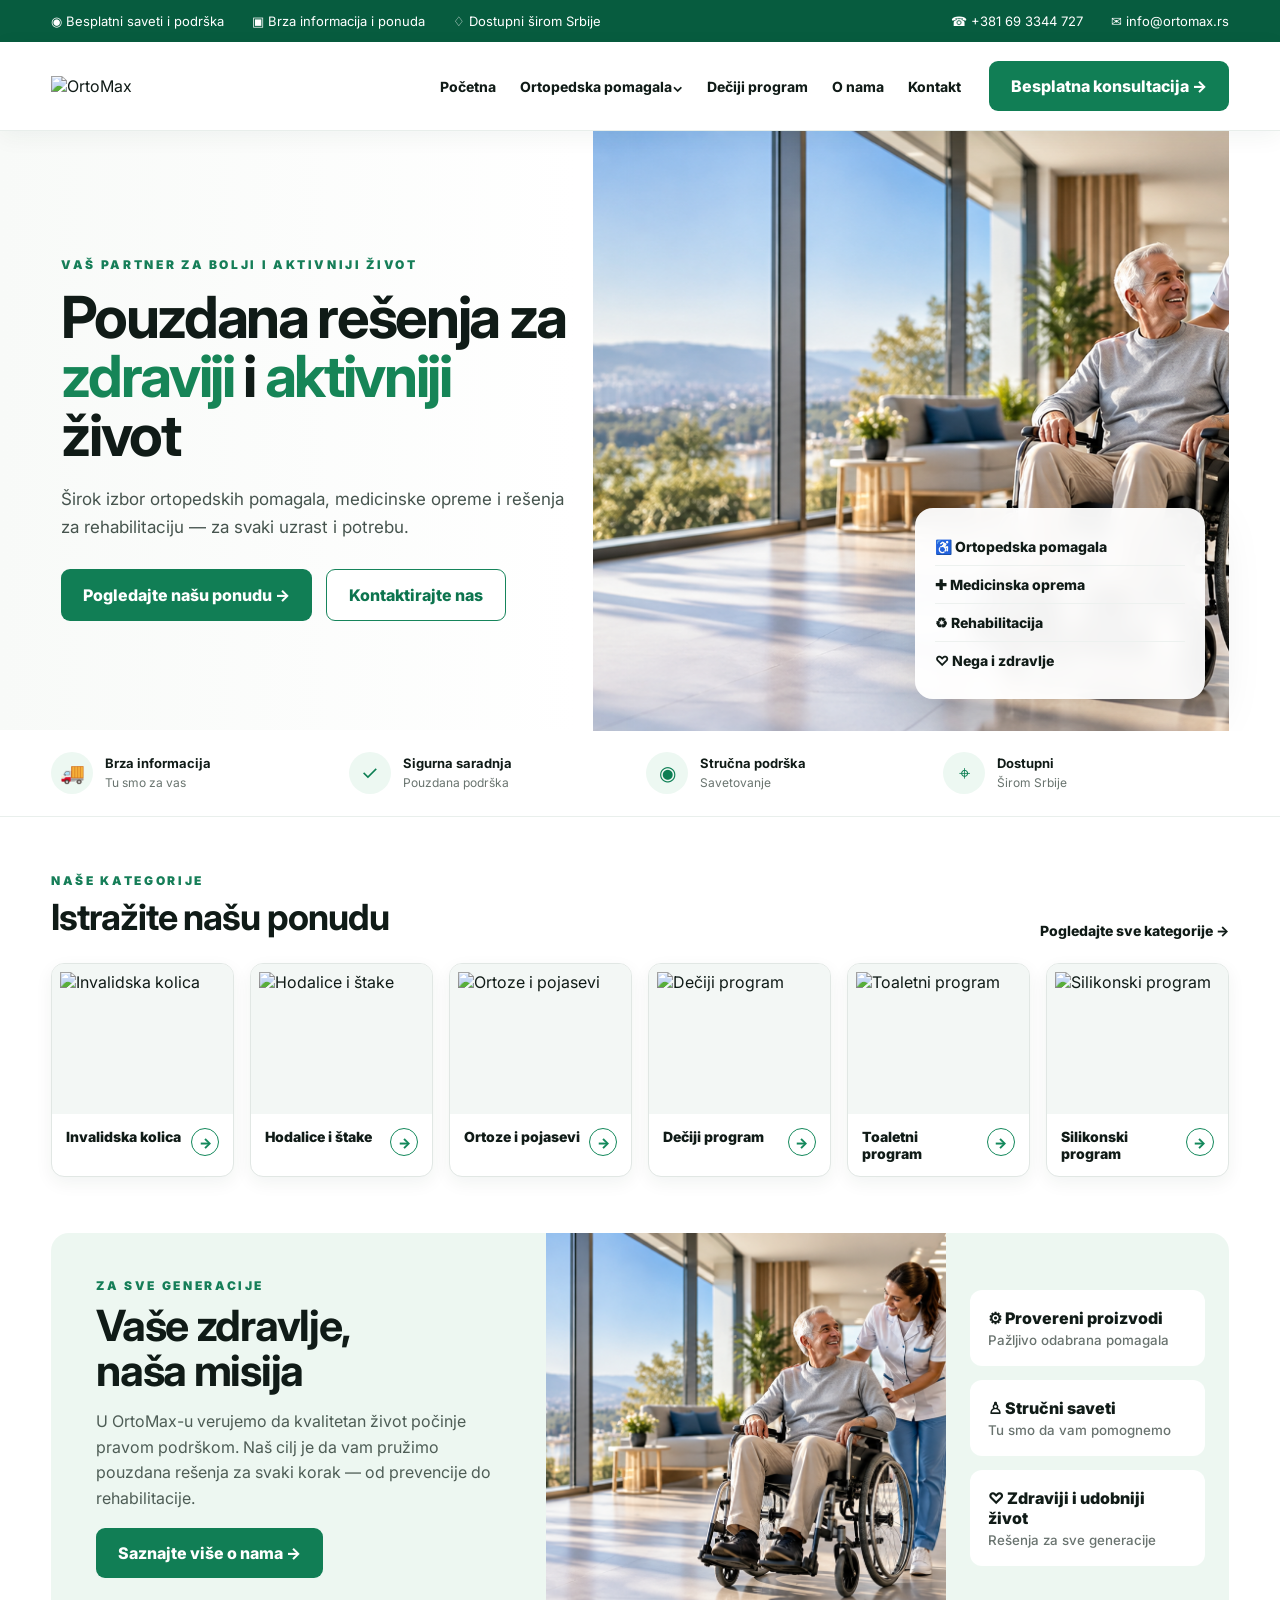
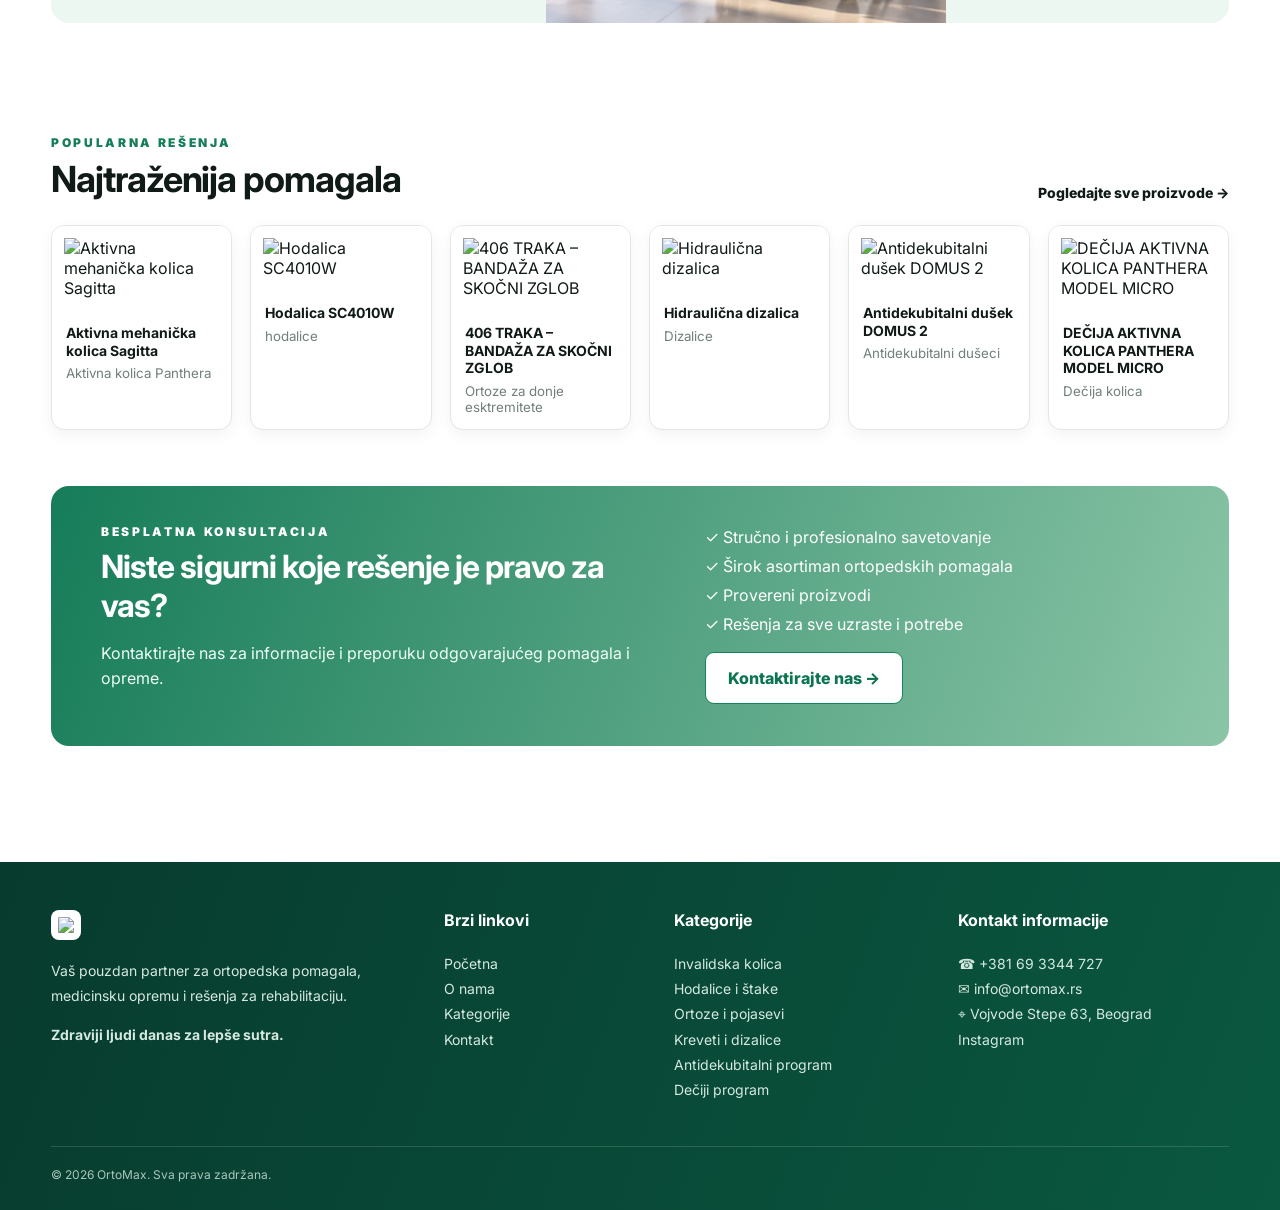
==== commit 120cd333: "Update index.html" ====
--- a/index.html
+++ b/index.html
@@ -1,34 +1,399 @@
-</div><head><meta charset="utf-8"><meta name="viewport" content="width=device-width,initial-scale=1"><meta name="theme-color" content="#075c3f"><title>OrtoMax | Ortopedska pomagala</title><link rel="preconnect" href="https://fonts.googleapis.com"><link rel="preconnect" href="https://fonts.gstatic.com" crossorigin><link href="https://fonts.googleapis.com/css2?family=Inter:wght@400;500;600;700;800;900&display=swap" rel="stylesheet"><link rel="stylesheet" href="./style.css"><script src="./catalog.js"></script><script defer src="./app.js"></script></head><body data-page="home"><div id="header"></div><main><section class="hero"><div class="wrap heroGrid"><div class="heroCopy"><div class="eyebrow">Vaš partner za bolji i aktivniji život</div><h1>Pouzdana rešenja za <span class="green">zdraviji</span> i <span class="green">aktivniji</span> život</h1><p>Širok izbor ortopedskih pomagala, medicinske opreme i rešenja za rehabilitaciju — za svaki uzrast i potrebu.</p><div class="actions"><a class="btn" href="#ponuda">Pogledajte našu ponudu →</a><a class="btn outline" href="kontakt.html">Kontaktirajte nas</a></div></div><div class="heroVisual"><img src="assets/lifestyle/hero.png" alt="OrtoMax podrška i rehabilitacija"><div class="floatCard"><div>♿ Ortopedska pomagala</div><div>✚ Medicinska oprema</div><div>♻ Rehabilitacija</div><div>♡ Nega i zdravlje</div></div></div></div></section><section class="trust"><div class="wrap trustGrid"><div class="trustItem"><div class="trustIcon">🚚</div><div><b>Brza informacija</b><span>Tu smo za vas</span></div></div><div class="trustItem"><div class="trustIcon">✓</div><div><b>Sigurna saradnja</b><span>Pouzdana podrška</span></div></div><div class="trustItem"><div class="trustIcon">◉</div><div><b>Stručna podrška</b><span>Savetovanje</span></div></div><div class="trustItem"><div class="trustIcon">⌖</div><div><b>Dostupni</b><span>Širom Srbije</span></div></div></div></section><section class="section" id="ponuda"><div class="wrap"><div class="sectionHead"><div><div class="eyebrow">Naše kategorije</div><h2>Istražite našu ponudu</h2></div><a class="sectionLink" href="kategorije.html">Pogledajte sve kategorije →</a></div><div class="catGrid" id="categories"></div></div></section><section class="section" style="padding-top:0"><div class="wrap mission"><div class="missionCopy"><div class="eyebrow">Za sve generacije</div><h2>Vaše zdravlje,<br>naša misija</h2><p>U OrtoMax-u verujemo da kvalitetan život počinje pravom podrškom. Naš cilj je da vam pružimo pouzdana rešenja za svaki korak — od prevencije do rehabilitacije.</p><a class="btn" href="o-nama.html">Saznajte više o nama →</a></div><div class="missionPhoto"><img src="assets/lifestyle/hero.png" alt="OrtoMax podrška"></div><div class="missionPoints"><div class="missionPoint">⚙ Provereni proizvodi<small>Pažljivo odabrana pomagala</small></div><div class="missionPoint">♙ Stručni saveti<small>Tu smo da vam pomognemo</small></div><div class="missionPoint">♡ Zdraviji i udobniji život<small>Rešenja za sve generacije</small></div></div></div></section><section class="section"><div class="wrap"><div class="sectionHead"><div><div class="eyebrow">Popularna rešenja</div><h2>Najtraženija pomagala</h2></div><a class="sectionLink" href="kategorije.html">Pogledajte sve proizvode →</a></div><div class="productGrid" id="popular"></div></div></section><section class="section" style="padding-top:0"><div class="wrap consult"><div><div class="eyebrow" style="color:#fff">Besplatna konsultacija</div><h2>Niste sigurni koje rešenje je pravo za vas?</h2><p>Kontaktirajte nas za informacije i preporuku odgovarajućeg pomagala i opreme.</p></div><div><div class="checks"><span>✓ Stručno i profesionalno savetovanje</span><span>✓ Širok asortiman ortopedskih pomagala</span><span>✓ Provereni proizvodi</span><span>✓ Rešenja za sve uzraste i potrebe</span></div><a class="btn outline" href="kontakt.html">Kontaktirajte nas →</a></div></div></section></main><div id="footer"></div></body></html>
-<div class="ortomax-hero-image">
-    <img src="./hero.png" alt="OrtoMax - podrška za bolji i aktivniji život">
-</div>
-
-<style>
-.ortomax-hero-image {
-    width: 100%;
-    height: 100%;
-    min-height: 520px;
-    overflow: hidden;
-    border-radius: 0 0 0 32px;
-}
-
-.ortomax-hero-image img {
-    width: 100%;
-    height: 100%;
-    min-height: 520px;
-    object-fit: cover;
-    object-position: center;
-    display: block;
-}
-
-@media (max-width: 768px) {
-    .ortomax-hero-image {
-        min-height: 320px;
-        border-radius: 20px;
-    }
-
-    .ortomax-hero-image img {
-        min-height: 320px;
-    }
-}
-</style>
+<!doctype html>
+<html lang="sr">
+
+<head>
+    <meta charset="utf-8">
+    <meta name="viewport" content="width=device-width, initial-scale=1">
+
+    <meta name="theme-color" content="#075c3f">
+
+    <title>OrtoMax | Ortopedska pomagala</title>
+
+    <link rel="preconnect" href="https://fonts.googleapis.com">
+    <link rel="preconnect" href="https://fonts.gstatic.com" crossorigin>
+
+    <link
+        href="https://fonts.googleapis.com/css2?family=Inter:wght@400;500;600;700;800;900&display=swap"
+        rel="stylesheet"
+    >
+
+    <link rel="stylesheet" href="./style.css">
+
+    <script src="./catalog.js"></script>
+    <script defer src="./app.js"></script>
+</head>
+
+
+<body data-page="home">
+
+    <!-- HEADER -->
+    <div id="header"></div>
+
+
+    <main>
+
+        <!-- HERO -->
+        <section class="hero">
+
+            <div class="wrap heroGrid">
+
+                <div class="heroCopy">
+
+                    <div class="eyebrow">
+                        Vaš partner za bolji i aktivniji život
+                    </div>
+
+                    <h1>
+                        Pouzdana rešenja za
+                        <span class="green">zdraviji</span>
+                        i
+                        <span class="green">aktivniji</span>
+                        život
+                    </h1>
+
+                    <p>
+                        Širok izbor ortopedskih pomagala, medicinske opreme
+                        i rešenja za rehabilitaciju — za svaki uzrast i potrebu.
+                    </p>
+
+                    <div class="actions">
+
+                        <a class="btn" href="#ponuda">
+                            Pogledajte našu ponudu →
+                        </a>
+
+                        <a class="btn outline" href="kontakt.html">
+                            Kontaktirajte nas
+                        </a>
+
+                    </div>
+
+                </div>
+
+
+                <!-- GLAVNA HERO SLIKA -->
+                <div class="heroVisual">
+
+                    <img
+                        src="./hero.png"
+                        alt="OrtoMax podrška i rehabilitacija"
+                    >
+
+                    <div class="floatCard">
+
+                        <div>♿ Ortopedska pomagala</div>
+
+                        <div>✚ Medicinska oprema</div>
+
+                        <div>♻ Rehabilitacija</div>
+
+                        <div>♡ Nega i zdravlje</div>
+
+                    </div>
+
+                </div>
+
+            </div>
+
+        </section>
+
+
+        <!-- TRUST -->
+        <section class="trust">
+
+            <div class="wrap trustGrid">
+
+                <div class="trustItem">
+
+                    <div class="trustIcon">🚚</div>
+
+                    <div>
+                        <b>Brza informacija</b>
+                        <span>Tu smo za vas</span>
+                    </div>
+
+                </div>
+
+
+                <div class="trustItem">
+
+                    <div class="trustIcon">✓</div>
+
+                    <div>
+                        <b>Sigurna saradnja</b>
+                        <span>Pouzdana podrška</span>
+                    </div>
+
+                </div>
+
+
+                <div class="trustItem">
+
+                    <div class="trustIcon">◉</div>
+
+                    <div>
+                        <b>Stručna podrška</b>
+                        <span>Savetovanje</span>
+                    </div>
+
+                </div>
+
+
+                <div class="trustItem">
+
+                    <div class="trustIcon">⌖</div>
+
+                    <div>
+                        <b>Dostupni</b>
+                        <span>Širom Srbije</span>
+                    </div>
+
+                </div>
+
+            </div>
+
+        </section>
+
+
+        <!-- KATEGORIJE -->
+        <section class="section" id="ponuda">
+
+            <div class="wrap">
+
+                <div class="sectionHead">
+
+                    <div>
+
+                        <div class="eyebrow">
+                            Naše kategorije
+                        </div>
+
+                        <h2>
+                            Istražite našu ponudu
+                        </h2>
+
+                    </div>
+
+
+                    <a
+                        class="sectionLink"
+                        href="kategorije.html"
+                    >
+                        Pogledajte sve kategorije →
+                    </a>
+
+                </div>
+
+
+                <div
+                    class="catGrid"
+                    id="categories"
+                ></div>
+
+            </div>
+
+        </section>
+
+
+        <!-- MISIJA -->
+        <section
+            class="section"
+            style="padding-top:0"
+        >
+
+            <div class="wrap mission">
+
+                <div class="missionCopy">
+
+                    <div class="eyebrow">
+                        Za sve generacije
+                    </div>
+
+                    <h2>
+                        Vaše zdravlje,<br>
+                        naša misija
+                    </h2>
+
+                    <p>
+                        U OrtoMax-u verujemo da kvalitetan život počinje
+                        pravom podrškom. Naš cilj je da vam pružimo
+                        pouzdana rešenja za svaki korak — od prevencije
+                        do rehabilitacije.
+                    </p>
+
+                    <a
+                        class="btn"
+                        href="o-nama.html"
+                    >
+                        Saznajte više o nama →
+                    </a>
+
+                </div>
+
+
+                <!-- MISSION SLIKA -->
+                <div class="missionPhoto">
+
+                    <img
+                        src="./hero.png"
+                        alt="OrtoMax podrška"
+                    >
+
+                </div>
+
+
+                <div class="missionPoints">
+
+                    <div class="missionPoint">
+
+                        ⚙ Provereni proizvodi
+
+                        <small>
+                            Pažljivo odabrana pomagala
+                        </small>
+
+                    </div>
+
+
+                    <div class="missionPoint">
+
+                        ♙ Stručni saveti
+
+                        <small>
+                            Tu smo da vam pomognemo
+                        </small>
+
+                    </div>
+
+
+                    <div class="missionPoint">
+
+                        ♡ Zdraviji i udobniji život
+
+                        <small>
+                            Rešenja za sve generacije
+                        </small>
+
+                    </div>
+
+                </div>
+
+            </div>
+
+        </section>
+
+
+        <!-- POPULARNI PROIZVODI -->
+        <section class="section">
+
+            <div class="wrap">
+
+                <div class="sectionHead">
+
+                    <div>
+
+                        <div class="eyebrow">
+                            Popularna rešenja
+                        </div>
+
+                        <h2>
+                            Najtraženija pomagala
+                        </h2>
+
+                    </div>
+
+
+                    <a
+                        class="sectionLink"
+                        href="kategorije.html"
+                    >
+                        Pogledajte sve proizvode →
+                    </a>
+
+                </div>
+
+
+                <div
+                    class="productGrid"
+                    id="popular"
+                ></div>
+
+            </div>
+
+        </section>
+
+
+        <!-- KONSULTACIJA -->
+        <section
+            class="section"
+            style="padding-top:0"
+        >
+
+            <div class="wrap consult">
+
+                <div>
+
+                    <div
+                        class="eyebrow"
+                        style="color:#fff"
+                    >
+                        Besplatna konsultacija
+                    </div>
+
+                    <h2>
+                        Niste sigurni koje rešenje je pravo za vas?
+                    </h2>
+
+                    <p>
+                        Kontaktirajte nas za informacije i preporuku
+                        odgovarajućeg pomagala i opreme.
+                    </p>
+
+                </div>
+
+
+                <div>
+
+                    <div class="checks">
+
+                        <span>
+                            ✓ Stručno i profesionalno savetovanje
+                        </span>
+
+                        <span>
+                            ✓ Širok asortiman ortopedskih pomagala
+                        </span>
+
+                        <span>
+                            ✓ Provereni proizvodi
+                        </span>
+
+                        <span>
+                            ✓ Rešenja za sve uzraste i potrebe
+                        </span>
+
+                    </div>
+
+
+                    <a
+                        class="btn outline"
+                        href="kontakt.html"
+                    >
+                        Kontaktirajte nas →
+                    </a>
+
+                </div>
+
+            </div>
+
+        </section>
+
+    </main>
+
+
+    <!-- FOOTER -->
+    <div id="footer"></div>
+
+</body>
+
+</html>
